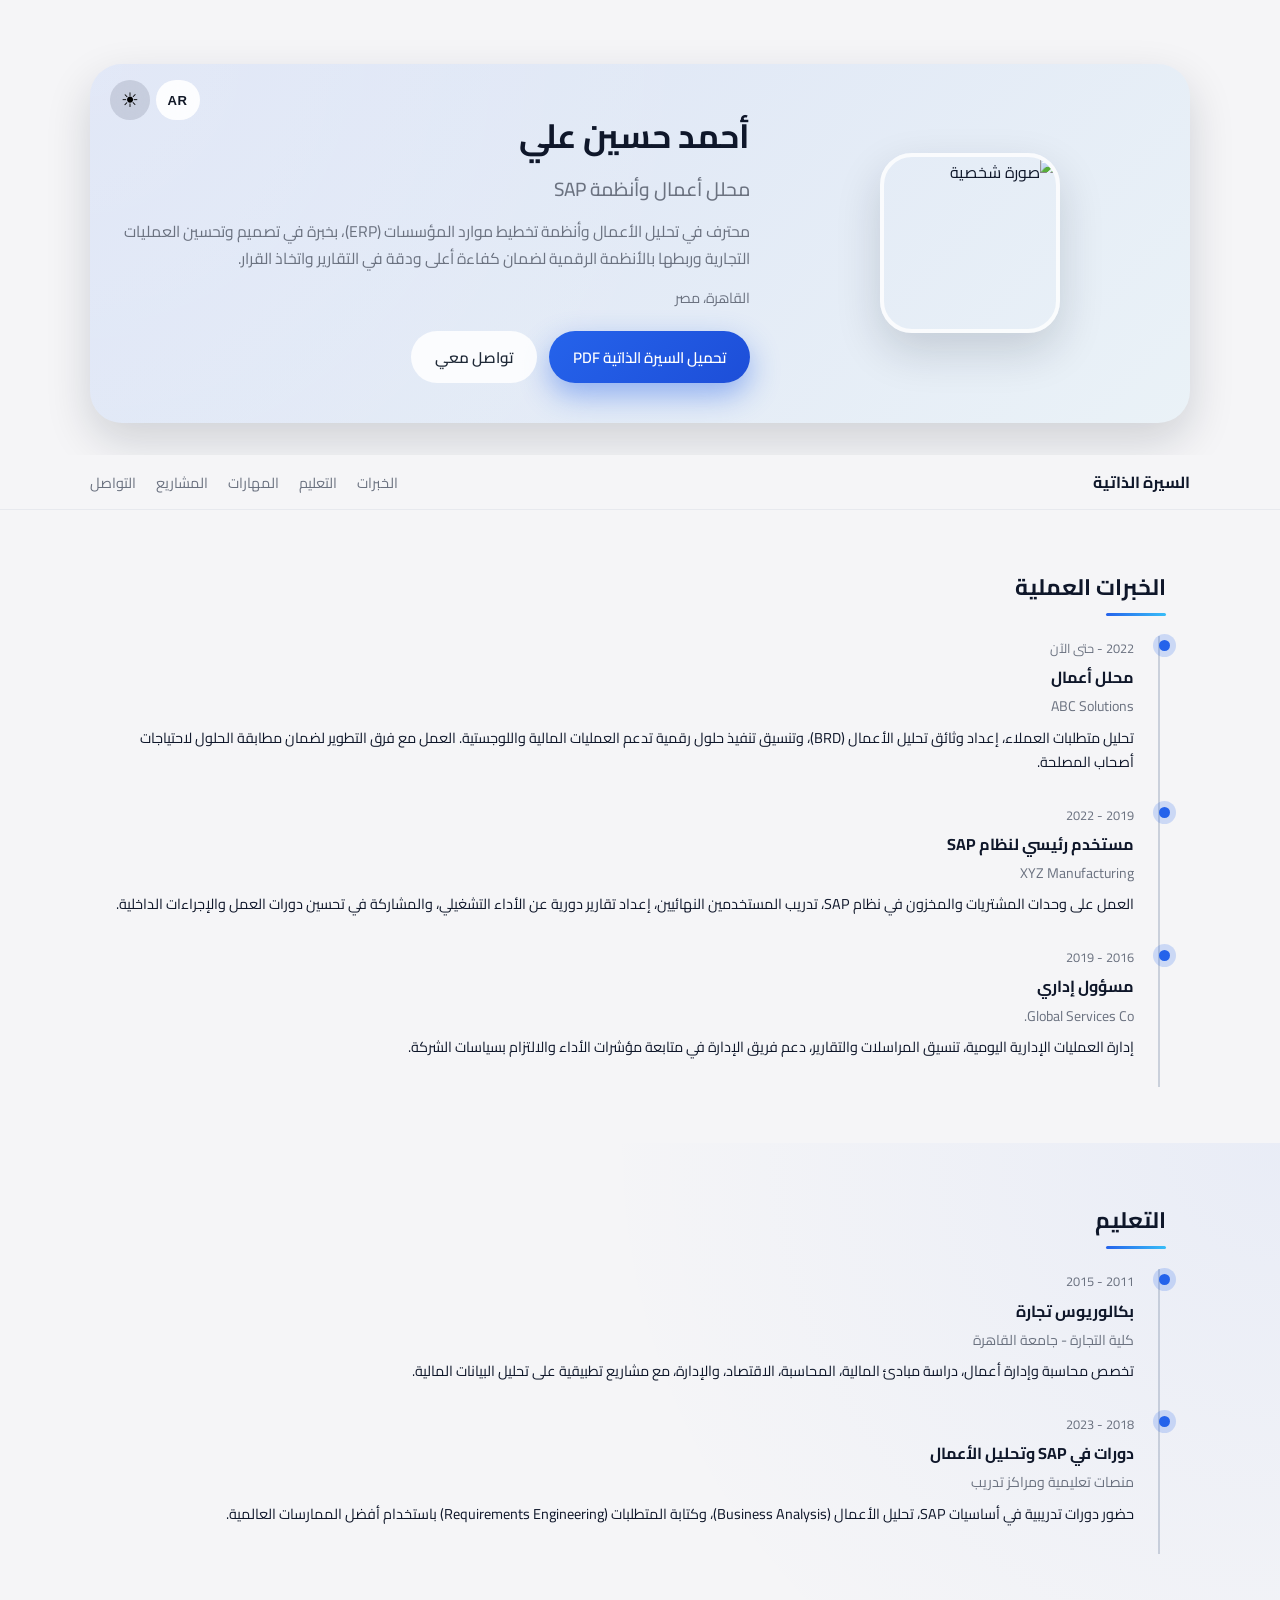
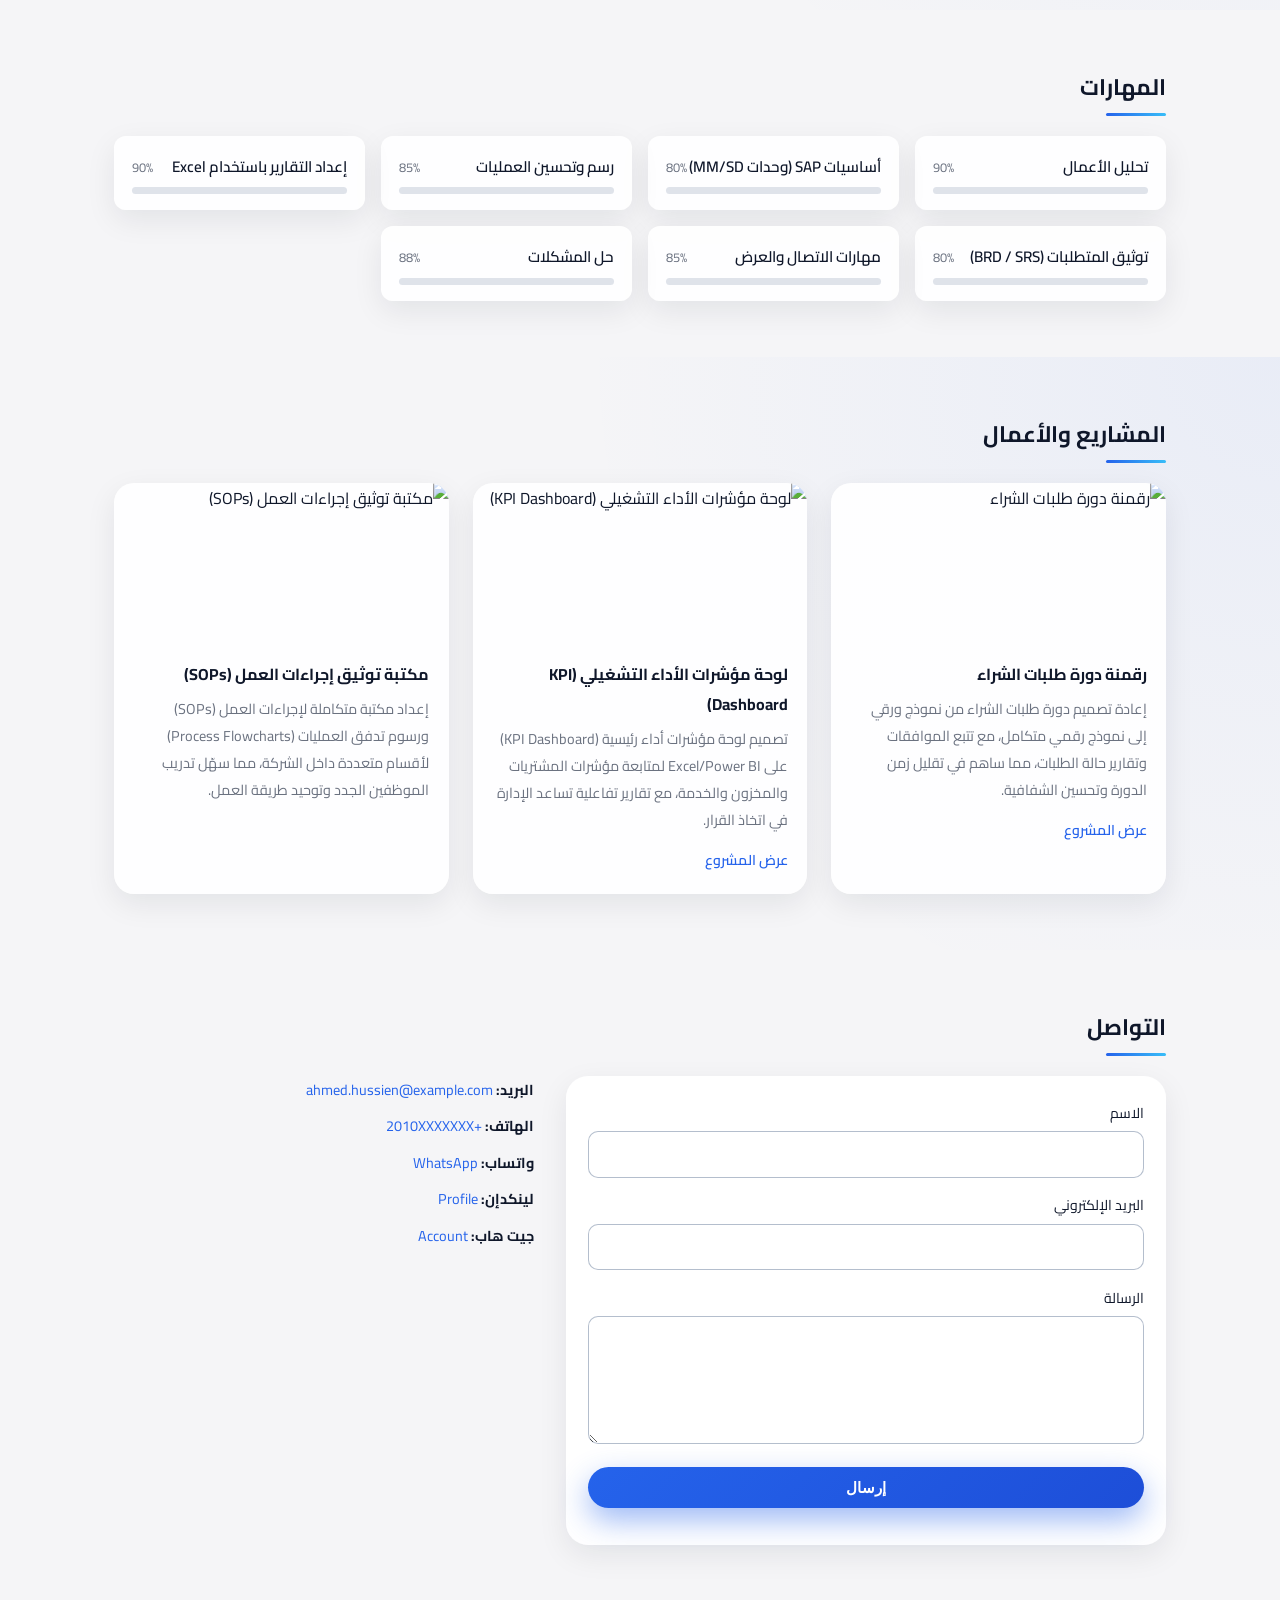
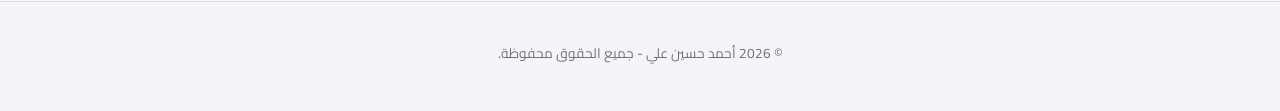
==== index.html @ bc101e46 "CV 1" ====
<!DOCTYPE html>
<html lang="ar" dir="rtl">
<head>
    <meta charset="UTF-8" />
    <meta name="viewport" content="width=device-width, initial-scale=1.0" />
    <title>السيرة الذاتية - Ahmed Hussien Ali</title>
    <link rel="stylesheet" href="assets/css/style.css" />
    <link rel="preconnect" href="https://fonts.googleapis.com">
    <link rel="preconnect" href="https://fonts.gstatic.com" crossorigin>
    <link href="https://fonts.googleapis.com/css2?family=Cairo:wght@300;400;600;700&display=swap" rel="stylesheet">
</head>
<body>
    <div id="app" class="theme-light">
        <header class="hero" id="top">
            <div class="container hero-content fade-in" id="heroBlock">
                <div class="hero-image">
                    <img id="profileImage" src="assets/images/profile.jpg" alt="صورة شخصية" />
                </div>
                <div class="hero-text">
                    <h1 id="profileName">Ahmed Hussien Ali</h1>
                    <h2 id="profileTitle">Job Title</h2>
                    <p class="summary" id="profileSummary">نبذة مختصرة عنك ستظهر هنا.</p>
                    <p class="location" id="profileLocation">City, Country</p>
                    <div class="hero-actions">
                        <a href="CV%20Ahmed%20Hussien%20Ali.pdf" class="btn primary" id="btnDownloadCv" download>تحميل السيرة الذاتية PDF</a>
                        <a href="#contact" class="btn outline" id="btnHeroContact">تواصل معي</a>
                    </div>
                </div>
                <button id="themeToggle" class="theme-toggle" aria-label="تبديل وضع الألوان">
                    <span class="theme-icon theme-icon-sun">☀</span>
                    <span class="theme-icon theme-icon-moon">🌙</span>
                </button>
                <button id="langToggle" class="lang-toggle" type="button" aria-label="تبديل اللغة">
                    AR
                </button>
            </div>
        </header>

        <nav class="main-nav">
            <div class="container nav-inner">
                <a href="#top" class="logo" id="navLogo">السيرة الذاتية</a>
                <ul class="nav-links">
                    <li><a href="#experience" id="navExperience">الخبرات</a></li>
                    <li><a href="#education" id="navEducation">التعليم</a></li>
                    <li><a href="#skills" id="navSkills">المهارات</a></li>
                    <li><a href="#projects" id="navProjects">المشاريع</a></li>
                    <li><a href="#contact" id="navContact">التواصل</a></li>
                </ul>
            </div>
        </nav>

        <main>
            <section id="experience" class="section">
                <div class="container fade-in">
                    <h3 class="section-title" id="titleExperience">الخبرات العملية</h3>
                    <div id="experienceContainer"></div>
                </div>
            </section>

            <section id="education" class="section alt">
                <div class="container fade-in">
                    <h3 class="section-title" id="titleEducation">التعليم</h3>
                    <div id="educationContainer"></div>
                </div>
            </section>

            <section id="skills" class="section">
                <div class="container fade-in">
                    <h3 class="section-title" id="titleSkills">المهارات</h3>
                    <div id="skillsContainer" class="skills-grid"></div>
                </div>
            </section>

            <section id="projects" class="section alt">
                <div class="container fade-in">
                    <h3 class="section-title" id="titleProjects">المشاريع والأعمال</h3>
                    <div id="projectsContainer" class="projects-grid"></div>
                </div>
            </section>

            <section id="contact" class="section">
                <div class="container fade-in">
                    <h3 class="section-title" id="titleContact">التواصل</h3>
                    <div class="contact-layout">
                        <form class="contact-form" onsubmit="return handleContactSubmit(event)">
                            <div class="form-group">
                                <label for="name" id="labelName">الاسم</label>
                                <input type="text" id="name" required />
                            </div>
                            <div class="form-group">
                                <label for="email" id="labelEmail">البريد الإلكتروني</label>
                                <input type="email" id="email" required />
                            </div>
                            <div class="form-group">
                                <label for="message" id="labelMessage">الرسالة</label>
                                <textarea id="message" rows="4" required></textarea>
                            </div>
                            <button type="submit" class="btn primary full" id="btnSend">إرسال</button>
                            <p id="contactStatus" class="status"></p>
                        </form>

                        <div class="contact-info">
                            <ul id="contactsList"></ul>
                        </div>
                    </div>
                </div>
            </section>
        </main>

        <footer class="footer">
            <div class="container">
                <p id="footerText">© <span id="footerYear"></span> Ahmed Hussien Ali - جميع الحقوق محفوظة.</p>
            </div>
        </footer>
    </div>

    <script src="assets/js/static-data.js"></script>
    <script src="assets/js/main.js"></script>
</body>
</html>
---- assets/css/style.css ----
:root {
  --color-bg-light: #f5f5f7;
  --color-bg-dark: #0f172a;
  --color-surface-light: #ffffff;
  --color-surface-dark: #111827;
  --color-primary: #2563eb;
  --color-primary-soft: rgba(37, 99, 235, 0.15);
  --color-text-light: #0f172a;
  --color-text-muted-light: #6b7280;
  --color-text-dark: #e5e7eb;
  --color-text-muted-dark: #9ca3af;
  --radius-lg: 18px;
  --radius-md: 12px;
  --radius-pill: 999px;
  --shadow-soft: 0 18px 45px rgba(15, 23, 42, 0.16);
  --shadow-subtle: 0 10px 30px rgba(15, 23, 42, 0.08);
  --transition-fast: 0.2s ease;
  --transition-med: 0.35s ease;
}

* {
  box-sizing: border-box;
}

html {
  scroll-behavior: smooth;
}

body {
  margin: 0;
  font-family: "Cairo", system-ui, -apple-system, BlinkMacSystemFont, "Segoe UI", sans-serif;
  background-color: var(--color-bg-light);
  color: var(--color-text-light);
}

body.dark-theme {
  background-color: var(--color-bg-dark);
  color: var(--color-text-dark);
}

#app {
  min-height: 100vh;
}

.container {
  width: 100%;
  max-width: 1100px;
  margin: 0 auto;
  padding: 0 1.5rem;
}

.hero {
  padding: 4rem 0 2rem;
}

.hero-content {
  display: grid;
  grid-template-columns: minmax(0, 1.2fr) minmax(0, 2fr);
  gap: 2rem;
  align-items: center;
  background: linear-gradient(135deg, rgba(37, 99, 235, 0.12), rgba(56, 189, 248, 0.06));
  border-radius: 32px;
  padding: 2.5rem 2rem;
  box-shadow: var(--shadow-soft);
  position: relative;
  overflow: hidden;
}

.hero-content::before {
  content: "";
  position: absolute;
  inset: 0;
  background: radial-gradient(circle at top left, rgba(255, 255, 255, 0.25), transparent 55%);
  opacity: 0.7;
  pointer-events: none;
}

.hero-image {
  position: relative;
  z-index: 1;
  display: flex;
  justify-content: center;
}

.hero-image img {
  width: 180px;
  height: 180px;
  border-radius: 32px;
  object-fit: cover;
  box-shadow: var(--shadow-soft);
  border: 4px solid rgba(255, 255, 255, 0.8);
}

.hero-text {
  position: relative;
  z-index: 1;
}

.hero-text h1 {
  margin: 0 0 0.25rem;
  font-size: 2.1rem;
  font-weight: 700;
}

.hero-text h2 {
  margin: 0 0 0.75rem;
  font-size: 1.2rem;
  font-weight: 500;
  color: var(--color-text-muted-light);
}

body.dark-theme .hero-text h2 {
  color: var(--color-text-muted-dark);
}

.hero-text .summary {
  margin: 0 0 0.75rem;
  font-size: 0.98rem;
  line-height: 1.7;
  color: var(--color-text-muted-light);
}

body.dark-theme .hero-text .summary {
  color: var(--color-text-muted-dark);
}

.hero-text .location {
  margin: 0 0 1.25rem;
  font-size: 0.9rem;
  color: var(--color-text-muted-light);
}

body.dark-theme .hero-text .location {
  color: var(--color-text-muted-dark);
}

.hero-actions {
  display: flex;
  flex-wrap: wrap;
  gap: 0.75rem;
}

.btn {
  position: relative;
  display: inline-flex;
  align-items: center;
  justify-content: center;
  padding: 0.7rem 1.5rem;
  border-radius: var(--radius-pill);
  border: none;
  font-size: 0.95rem;
  font-weight: 600;
  cursor: pointer;
  transition: transform var(--transition-fast), box-shadow var(--transition-fast), background-color var(--transition-fast), color var(--transition-fast);
  text-decoration: none;
}

.btn.primary {
  background: linear-gradient(135deg, #2563eb, #1d4ed8);
  color: #ffffff;
  box-shadow: 0 12px 30px rgba(37, 99, 235, 0.45);
}

.btn.primary:hover {
  transform: translateY(-2px);
  box-shadow: 0 18px 40px rgba(37, 99, 235, 0.55);
}

.btn.outline {
  background: rgba(255, 255, 255, 0.85);
  color: #1f2937;
}

body.dark-theme .btn.outline {
  background: rgba(15, 23, 42, 0.75);
  color: var(--color-text-dark);
}

.btn.outline:hover {
  background: #ffffff;
}

.btn.full {
  width: 100%;
}

.theme-toggle {
  position: absolute;
  top: 1rem;
  left: 1.25rem;
  width: 40px;
  height: 40px;
  border-radius: 999px;
  border: none;
  background: rgba(15, 23, 42, 0.12);
  backdrop-filter: blur(12px);
  display: flex;
  align-items: center;
  justify-content: center;
  cursor: pointer;
  font-size: 1.2rem;
  transition: background-color var(--transition-fast), transform var(--transition-fast);
  z-index: 2;
}

.theme-toggle:hover {
  background: rgba(15, 23, 42, 0.18);
  transform: translateY(-1px);
}

.theme-icon {
  position: absolute;
  font-size: 1.25rem;
  line-height: 1;
  transition: opacity 0.2s ease, transform 0.2s ease;
}

.theme-icon-sun {
  opacity: 1;
  transform: scale(1);
}

.theme-icon-moon {
  opacity: 0;
  transform: scale(0.7) translateY(3px);
}

body.dark-theme .theme-icon-sun {
  opacity: 0;
  transform: scale(0.7) translateY(-3px);
}

body.dark-theme .theme-icon-moon {
  opacity: 1;
  transform: scale(1);
}

.lang-toggle {
  position: absolute;
  top: 1rem;
  left: 4.1rem;
  min-width: 44px;
  height: 40px;
  border-radius: 999px;
  border: none;
  background: rgba(255, 255, 255, 0.9);
  backdrop-filter: blur(12px);
  display: flex;
  align-items: center;
  justify-content: center;
  cursor: pointer;
  font-size: 0.82rem;
  font-weight: 700;
  letter-spacing: 0.05em;
  color: #111827;
  transition: background-color var(--transition-fast), transform var(--transition-fast), box-shadow var(--transition-fast);
  z-index: 2;
}

body.dark-theme .lang-toggle {
  background: rgba(15, 23, 42, 0.9);
  color: #e5e7eb;
}

.lang-toggle:hover {
  transform: translateY(-1px);
  box-shadow: 0 12px 26px rgba(15, 23, 42, 0.35);
}

.main-nav {
  position: sticky;
  top: 0;
  z-index: 5;
  background: rgba(245, 245, 247, 0.95);
  backdrop-filter: blur(18px);
  border-bottom: 1px solid rgba(148, 163, 184, 0.15);
}

body.dark-theme .main-nav {
  background: rgba(15, 23, 42, 0.88);
  border-bottom-color: rgba(30, 64, 175, 0.45);
}

.nav-inner {
  display: flex;
  align-items: center;
  justify-content: space-between;
  padding: 0.75rem 0;
}

.logo {
  font-weight: 700;
  color: var(--color-text-light);
  text-decoration: none;
}

body.dark-theme .logo {
  color: var(--color-text-dark);
}

.nav-links {
  list-style: none;
  display: flex;
  gap: 1.25rem;
  padding: 0;
  margin: 0;
}

.lang-switch {
  display: flex;
  align-items: center;
  gap: 0.35rem;
  margin-inline-start: 1rem;
}

.lang-btn {
  min-width: 44px;
  padding: 0.2rem 0.9rem;
  border-radius: 999px;
  border: 1px solid rgba(148, 163, 184, 0.7);
  background: rgba(255, 255, 255, 0.8);
  color: #111827;
  font-size: 0.8rem;
  font-weight: 600;
  cursor: pointer;
  transition: background-color var(--transition-fast), color var(--transition-fast), border-color var(--transition-fast), transform var(--transition-fast);
}

body.dark-theme .lang-btn {
  background: rgba(15, 23, 42, 0.9);
  color: #e5e7eb;
  border-color: rgba(55, 65, 81, 0.9);
}

.lang-btn.active {
  background: linear-gradient(135deg, #2563eb, #1d4ed8);
  color: #ffffff;
  border-color: transparent;
  box-shadow: 0 10px 20px rgba(37, 99, 235, 0.4);
}

.lang-btn:hover {
  transform: translateY(-1px);
}

.nav-links a {
  text-decoration: none;
  font-size: 0.9rem;
  color: var(--color-text-muted-light);
  position: relative;
  padding-bottom: 0.15rem;
}

body.dark-theme .nav-links a {
  color: var(--color-text-muted-dark);
}

.nav-links a::after {
  content: "";
  position: absolute;
  right: 0;
  bottom: 0;
  width: 0;
  height: 2px;
  background: var(--color-primary);
  transition: width var(--transition-fast);
}

.nav-links a:hover::after {
  width: 100%;
}

.section {
  padding: 3.5rem 0;
}

.section.alt {
  background: radial-gradient(circle at top right, rgba(37, 99, 235, 0.06), transparent 50%);
}

.section-title {
  margin: 0 0 1.75rem;
  font-size: 1.4rem;
  position: relative;
}

.section-title::after {
  content: "";
  position: absolute;
  bottom: -0.5rem;
  right: 0;
  width: 60px;
  height: 3px;
  border-radius: 999px;
  background: linear-gradient(90deg, #2563eb, #38bdf8);
}

.timeline {
  border-right: 2px solid rgba(148, 163, 184, 0.45);
  margin-right: 0.35rem;
}

.timeline-item {
  position: relative;
  padding-right: 1.5rem;
  padding-bottom: 1.75rem;
}

.timeline-item::before {
  content: "";
  position: absolute;
  right: -0.7rem;
  top: 0.3rem;
  width: 11px;
  height: 11px;
  border-radius: 999px;
  background: #2563eb;
  box-shadow: 0 0 0 6px rgba(37, 99, 235, 0.2);
}

body.lang-en .timeline {
  border-right: none;
  border-left: 2px solid rgba(148, 163, 184, 0.45);
  margin-right: 0;
  margin-left: 0.35rem;
}

body.lang-en .timeline-item {
  padding-right: 0;
  padding-left: 1.5rem;
}

body.lang-en .timeline-item::before {
  right: auto;
  left: -0.7rem;
}

.timeline-date {
  font-size: 0.8rem;
  color: var(--color-text-muted-light);
  margin-bottom: 0.15rem;
}

body.dark-theme .timeline-date {
  color: var(--color-text-muted-dark);
}

.timeline-content h4 {
  margin: 0 0 0.2rem;
  font-size: 1rem;
}

.timeline-content .company {
  margin: 0 0 0.4rem;
  font-size: 0.88rem;
  color: var(--color-text-muted-light);
}

body.dark-theme .timeline-content .company {
  color: var(--color-text-muted-dark);
}

.timeline-content p {
  margin: 0;
  font-size: 0.9rem;
  line-height: 1.7;
}

.skills-grid {
  display: grid;
  grid-template-columns: repeat(auto-fit, minmax(220px, 1fr));
  gap: 1rem;
}

.skill {
  background: rgba(255, 255, 255, 0.95);
  border-radius: var(--radius-md);
  padding: 1rem 1.1rem;
  box-shadow: var(--shadow-subtle);
}

body.dark-theme .skill {
  background: rgba(15, 23, 42, 0.92);
}

.skill-header {
  display: flex;
  align-items: center;
  justify-content: space-between;
  margin-bottom: 0.4rem;
}

.skill-name {
  font-weight: 600;
  font-size: 0.95rem;
}

.skill-level {
  font-size: 0.8rem;
  color: var(--color-text-muted-light);
}

body.dark-theme .skill-level {
  color: var(--color-text-muted-dark);
}

.skill-bar {
  width: 100%;
  height: 7px;
  border-radius: 999px;
  background: rgba(148, 163, 184, 0.3);
  overflow: hidden;
}

.skill-bar-fill {
  height: 100%;
  background: linear-gradient(90deg, #2563eb, #22c55e);
  border-radius: 999px;
  transform-origin: right;
  transform: scaleX(0);
  transition: transform 0.6s ease-out;
}

body.skills-visible .skill-bar-fill {
  transform: scaleX(1);
}

.projects-grid {
  display: grid;
  grid-template-columns: repeat(auto-fit, minmax(260px, 1fr));
  gap: 1.5rem;
}

.project-card {
  background: rgba(255, 255, 255, 0.95);
  border-radius: 20px;
  box-shadow: var(--shadow-subtle);
  overflow: hidden;
  display: flex;
  flex-direction: column;
}

body.dark-theme .project-card {
  background: rgba(15, 23, 42, 0.92);
}

.project-card img {
  width: 100%;
  height: 160px;
  object-fit: cover;
}

.project-content {
  padding: 1rem 1.2rem 1.2rem;
}

.project-content h4 {
  margin: 0 0 0.4rem;
}

.project-content p {
  margin: 0 0 0.7rem;
  font-size: 0.9rem;
  color: var(--color-text-muted-light);
}

body.dark-theme .project-content p {
  color: var(--color-text-muted-dark);
}

.project-link {
  font-size: 0.88rem;
  font-weight: 600;
  color: #2563eb;
  text-decoration: none;
}

.project-link:hover {
  text-decoration: underline;
}

.contact-layout {
  display: grid;
  grid-template-columns: minmax(0, 2fr) minmax(0, 1.4fr);
  gap: 2rem;
}

.contact-form {
  background: rgba(255, 255, 255, 0.96);
  border-radius: 22px;
  padding: 1.5rem 1.4rem;
  box-shadow: var(--shadow-subtle);
}

body.dark-theme .contact-form {
  background: rgba(15, 23, 42, 0.96);
}

.form-group {
  margin-bottom: 0.9rem;
}

.form-group label {
  display: block;
  margin-bottom: 0.35rem;
  font-size: 0.88rem;
}

.form-group input,
.form-group textarea,
.form-group select {
  width: 100%;
  padding: 0.55rem 0.7rem;
  border-radius: 10px;
  border: 1px solid rgba(148, 163, 184, 0.7);
  font-family: inherit;
  font-size: 0.9rem;
  outline: none;
  transition: border-color var(--transition-fast), box-shadow var(--transition-fast), background-color var(--transition-fast), color var(--transition-fast);
}

body.dark-theme .form-group input,
body.dark-theme .form-group textarea,
body.dark-theme .form-group select {
  background-color: rgba(15, 23, 42, 0.96);
  color: var(--color-text-dark);
  border-color: rgba(55, 65, 81, 0.9);
}

.form-group input:focus,
.form-group textarea:focus,
.form-group select:focus {
  border-color: #2563eb;
  box-shadow: 0 0 0 1px rgba(37, 99, 235, 0.4);
}

.contact-info ul {
  list-style: none;
  padding: 0;
  margin: 0;
}

.contact-info li {
  margin-bottom: 0.6rem;
  font-size: 0.9rem;
}

.contact-info a {
  color: #2563eb;
  text-decoration: none;
}

.contact-info a:hover {
  text-decoration: underline;
}

.status {
  margin-top: 0.5rem;
  font-size: 0.85rem;
}

.footer {
  border-top: 1px solid rgba(148, 163, 184, 0.3);
  padding: 1.5rem 0 2rem;
  font-size: 0.85rem;
  text-align: center;
  color: var(--color-text-muted-light);
}

body.dark-theme .footer {
  color: var(--color-text-muted-dark);
}

.placeholder {
  font-size: 0.9rem;
  color: var(--color-text-muted-light);
}

body.dark-theme .placeholder {
  color: var(--color-text-muted-dark);
}

.fade-in {
  opacity: 0;
  transform: translateY(12px);
  transition: opacity var(--transition-med), transform var(--transition-med);
}

.fade-in.visible {
  opacity: 1;
  transform: translateY(0);
}

@media (max-width: 768px) {
  .hero {
    padding-top: 2.8rem;
  }

  .hero-content {
    grid-template-columns: 1fr;
    text-align: center;
    padding: 2rem 1.5rem 1.8rem;
  }

  .hero-image {
    order: -1;
  }

  .hero-text h1 {
    font-size: 1.7rem;
  }

  .hero-text h2 {
    font-size: 1.02rem;
  }

  .hero-actions {
    justify-content: center;
  }

  .nav-inner {
    flex-direction: column;
    gap: 0.35rem;
  }

  .contact-layout {
    grid-template-columns: 1fr;
  }

  .timeline {
    margin-right: 0.1rem;
  }
}
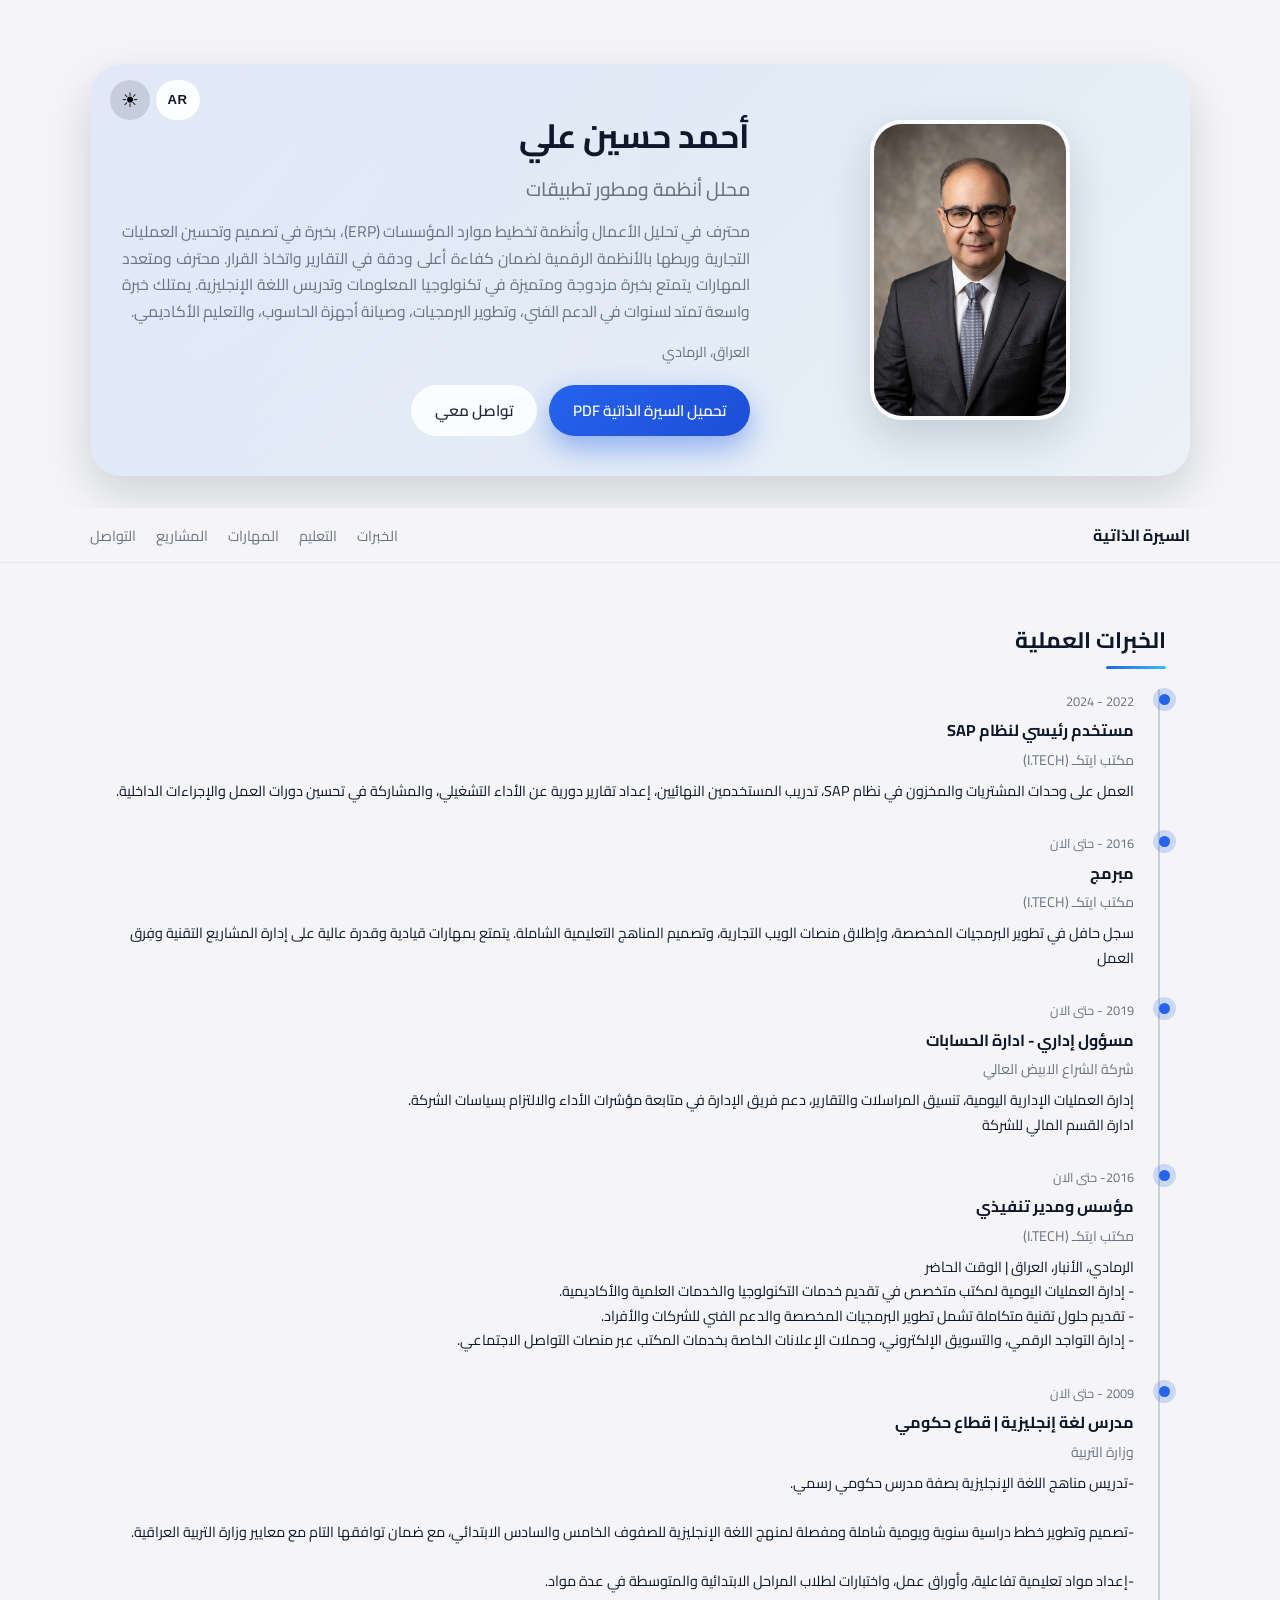
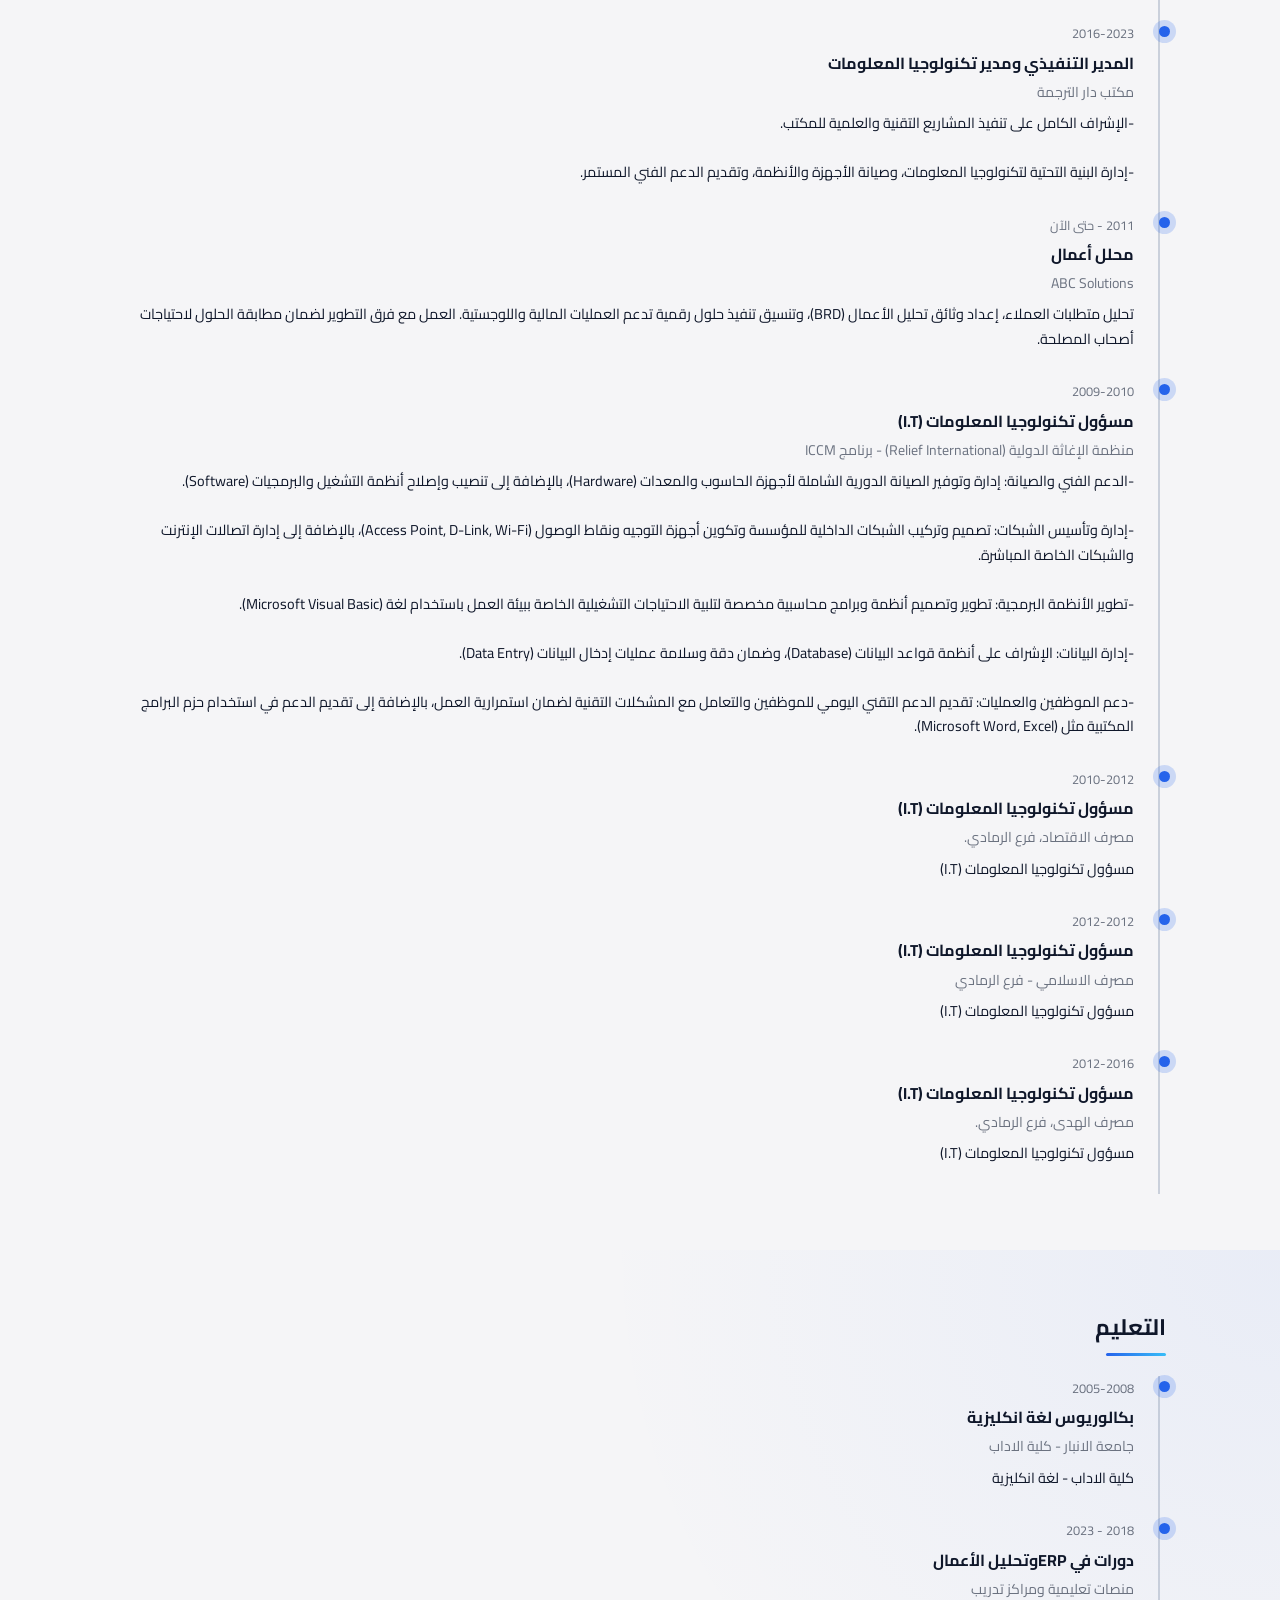
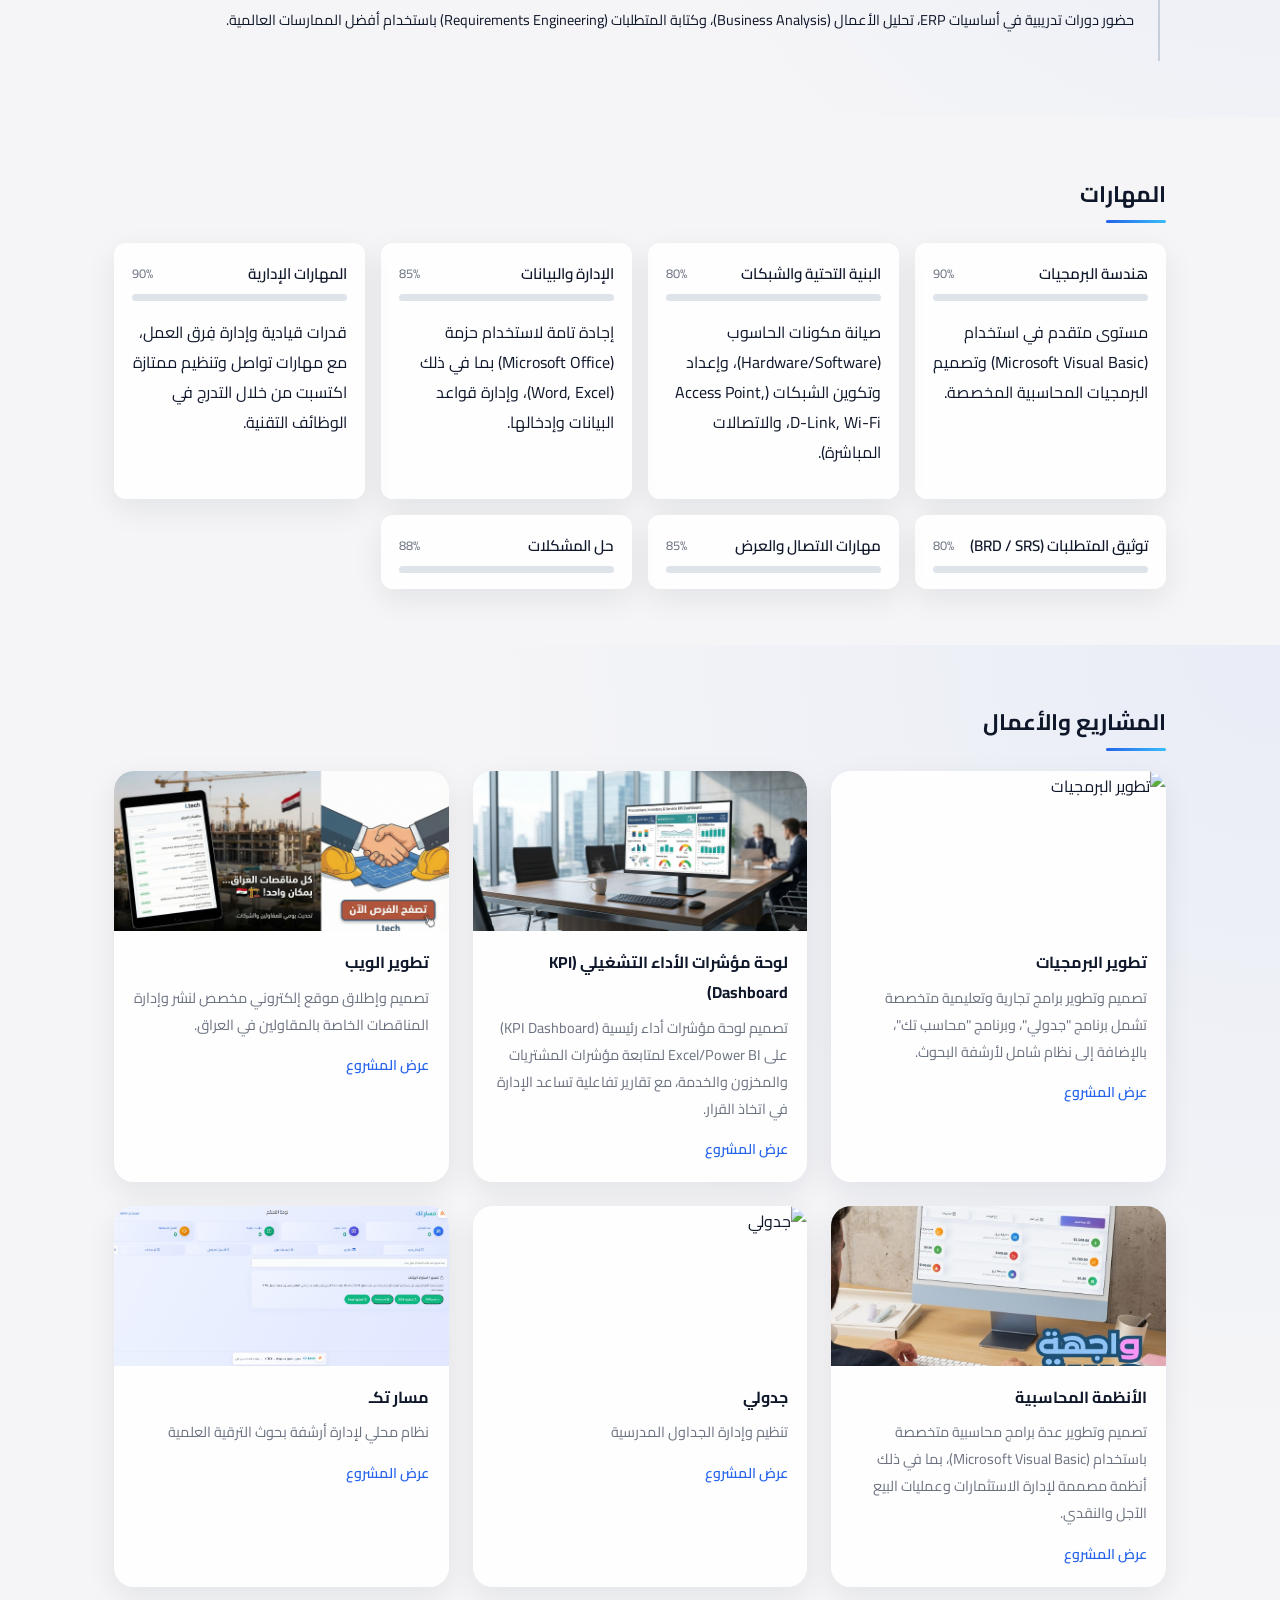
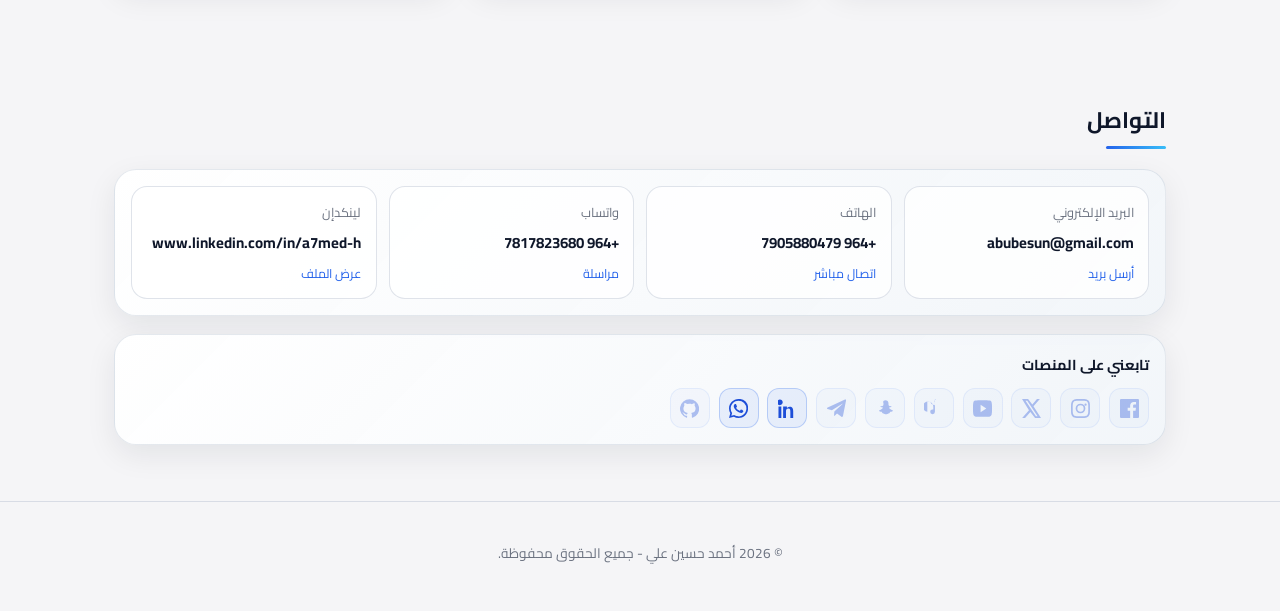
==== commit b5815827: "15" ====
--- a/index.html
+++ b/index.html
@@ -81,26 +81,13 @@
             <section id="contact" class="section">
                 <div class="container fade-in">
                     <h3 class="section-title" id="titleContact">التواصل</h3>
-                    <div class="contact-layout">
-                        <form class="contact-form" onsubmit="return handleContactSubmit(event)">
-                            <div class="form-group">
-                                <label for="name" id="labelName">الاسم</label>
-                                <input type="text" id="name" required />
-                            </div>
-                            <div class="form-group">
-                                <label for="email" id="labelEmail">البريد الإلكتروني</label>
-                                <input type="email" id="email" required />
-                            </div>
-                            <div class="form-group">
-                                <label for="message" id="labelMessage">الرسالة</label>
-                                <textarea id="message" rows="4" required></textarea>
-                            </div>
-                            <button type="submit" class="btn primary full" id="btnSend">إرسال</button>
-                            <p id="contactStatus" class="status"></p>
-                        </form>
-
-                        <div class="contact-info">
-                            <ul id="contactsList"></ul>
+                    <div class="contact-modern">
+                        <div class="contact-primary-bar">
+                            <ul id="contactsList" class="contact-cards"></ul>
+                        </div>
+                        <div class="contact-social-bar">
+                            <p class="social-title" id="socialBarTitle">تابعني على المنصات</p>
+                            <div id="socialIconsBar" class="social-icons"></div>
                         </div>
                     </div>
                 </div>
--- a/assets/css/style.css
+++ b/assets/css/style.css
@@ -83,8 +83,8 @@
 }
 
 .hero-image img {
-  width: 180px;
-  height: 180px;
+  width: 200px;
+  height: 300px;
   border-radius: 32px;
   object-fit: cover;
   box-shadow: var(--shadow-soft);
@@ -118,6 +118,7 @@
   font-size: 0.98rem;
   line-height: 1.7;
   color: var(--color-text-muted-light);
+  text-align: justify;
 }
 
 body.dark-theme .hero-text .summary {
@@ -580,83 +581,132 @@
 }
 
 .contact-layout {
+  display: block;
+}
+
+.contact-modern {
+  display: flex;
+  flex-direction: column;
+  gap: 1.1rem;
+}
+
+.contact-primary-bar,
+.contact-social-bar {
+  border-radius: 22px;
+  padding: 1rem;
+  background: linear-gradient(135deg, rgba(255, 255, 255, 0.94), rgba(241, 245, 249, 0.92));
+  border: 1px solid rgba(148, 163, 184, 0.24);
+  box-shadow: var(--shadow-subtle);
+}
+
+body.dark-theme .contact-primary-bar,
+body.dark-theme .contact-social-bar {
+  background: linear-gradient(135deg, rgba(15, 23, 42, 0.96), rgba(15, 23, 42, 0.86));
+  border-color: rgba(59, 130, 246, 0.3);
+}
+
+.contact-cards {
+  list-style: none;
+  margin: 0;
+  padding: 0;
   display: grid;
-  grid-template-columns: minmax(0, 2fr) minmax(0, 1.4fr);
-  gap: 2rem;
-}
-
-.contact-form {
-  background: rgba(255, 255, 255, 0.96);
-  border-radius: 22px;
-  padding: 1.5rem 1.4rem;
-  box-shadow: var(--shadow-subtle);
-}
-
-body.dark-theme .contact-form {
-  background: rgba(15, 23, 42, 0.96);
-}
-
-.form-group {
-  margin-bottom: 0.9rem;
-}
-
-.form-group label {
-  display: block;
-  margin-bottom: 0.35rem;
-  font-size: 0.88rem;
-}
-
-.form-group input,
-.form-group textarea,
-.form-group select {
-  width: 100%;
-  padding: 0.55rem 0.7rem;
-  border-radius: 10px;
-  border: 1px solid rgba(148, 163, 184, 0.7);
-  font-family: inherit;
-  font-size: 0.9rem;
-  outline: none;
-  transition: border-color var(--transition-fast), box-shadow var(--transition-fast), background-color var(--transition-fast), color var(--transition-fast);
-}
-
-body.dark-theme .form-group input,
-body.dark-theme .form-group textarea,
-body.dark-theme .form-group select {
-  background-color: rgba(15, 23, 42, 0.96);
+  grid-template-columns: repeat(auto-fit, minmax(220px, 1fr));
+  gap: 0.75rem;
+}
+
+.contact-card {
+  border-radius: 16px;
+  border: 1px solid rgba(148, 163, 184, 0.3);
+  background: rgba(255, 255, 255, 0.8);
+  padding: 0.8rem 0.9rem;
+  display: flex;
+  flex-direction: column;
+  gap: 0.3rem;
+}
+
+body.dark-theme .contact-card {
+  background: rgba(2, 6, 23, 0.42);
+  border-color: rgba(96, 165, 250, 0.24);
+}
+
+.contact-label {
+  font-size: 0.8rem;
+  color: var(--color-text-muted-light);
+}
+
+body.dark-theme .contact-label {
+  color: var(--color-text-muted-dark);
+}
+
+.contact-value {
+  font-size: 0.94rem;
+  font-weight: 700;
+  color: var(--color-text-light);
+  text-decoration: none;
+  word-break: break-all;
+}
+
+body.dark-theme .contact-value {
   color: var(--color-text-dark);
-  border-color: rgba(55, 65, 81, 0.9);
-}
-
-.form-group input:focus,
-.form-group textarea:focus,
-.form-group select:focus {
-  border-color: #2563eb;
-  box-shadow: 0 0 0 1px rgba(37, 99, 235, 0.4);
-}
-
-.contact-info ul {
-  list-style: none;
-  padding: 0;
-  margin: 0;
-}
-
-.contact-info li {
-  margin-bottom: 0.6rem;
-  font-size: 0.9rem;
-}
-
-.contact-info a {
+}
+
+.contact-action {
+  font-size: 0.78rem;
   color: #2563eb;
   text-decoration: none;
-}
-
-.contact-info a:hover {
+  width: fit-content;
+}
+
+.contact-action:hover {
   text-decoration: underline;
 }
 
-.status {
-  margin-top: 0.5rem;
-  font-size: 0.85rem;
+.social-title {
+  margin: 0 0 0.65rem;
+  font-size: 0.9rem;
+  font-weight: 700;
+}
+
+.social-icons {
+  display: flex;
+  flex-wrap: wrap;
+  gap: 0.55rem;
+}
+
+.social-icon {
+  width: 40px;
+  height: 40px;
+  border-radius: 12px;
+  border: 1px solid rgba(37, 99, 235, 0.25);
+  background: rgba(37, 99, 235, 0.08);
+  display: inline-flex;
+  align-items: center;
+  justify-content: center;
+  color: #1d4ed8;
+  transition: transform var(--transition-fast), background-color var(--transition-fast), border-color var(--transition-fast);
+}
+
+body.dark-theme .social-icon {
+  border-color: rgba(59, 130, 246, 0.45);
+  background: rgba(59, 130, 246, 0.14);
+  color: #93c5fd;
+}
+
+.social-icon svg {
+  width: 19px;
+  height: 19px;
+  fill: currentColor;
+}
+
+.social-icon:hover {
+  transform: translateY(-2px);
+  background: rgba(37, 99, 235, 0.16);
+  border-color: rgba(37, 99, 235, 0.55);
+}
+
+.social-icon.disabled {
+  opacity: 0.35;
+  pointer-events: none;
 }
 
 .footer {
@@ -727,6 +777,15 @@
     grid-template-columns: 1fr;
   }
 
+  .contact-primary-bar,
+  .contact-social-bar {
+    padding: 0.9rem 0.85rem;
+  }
+
+  .contact-cards {
+    grid-template-columns: 1fr;
+  }
+
   .timeline {
     margin-right: 0.1rem;
   }
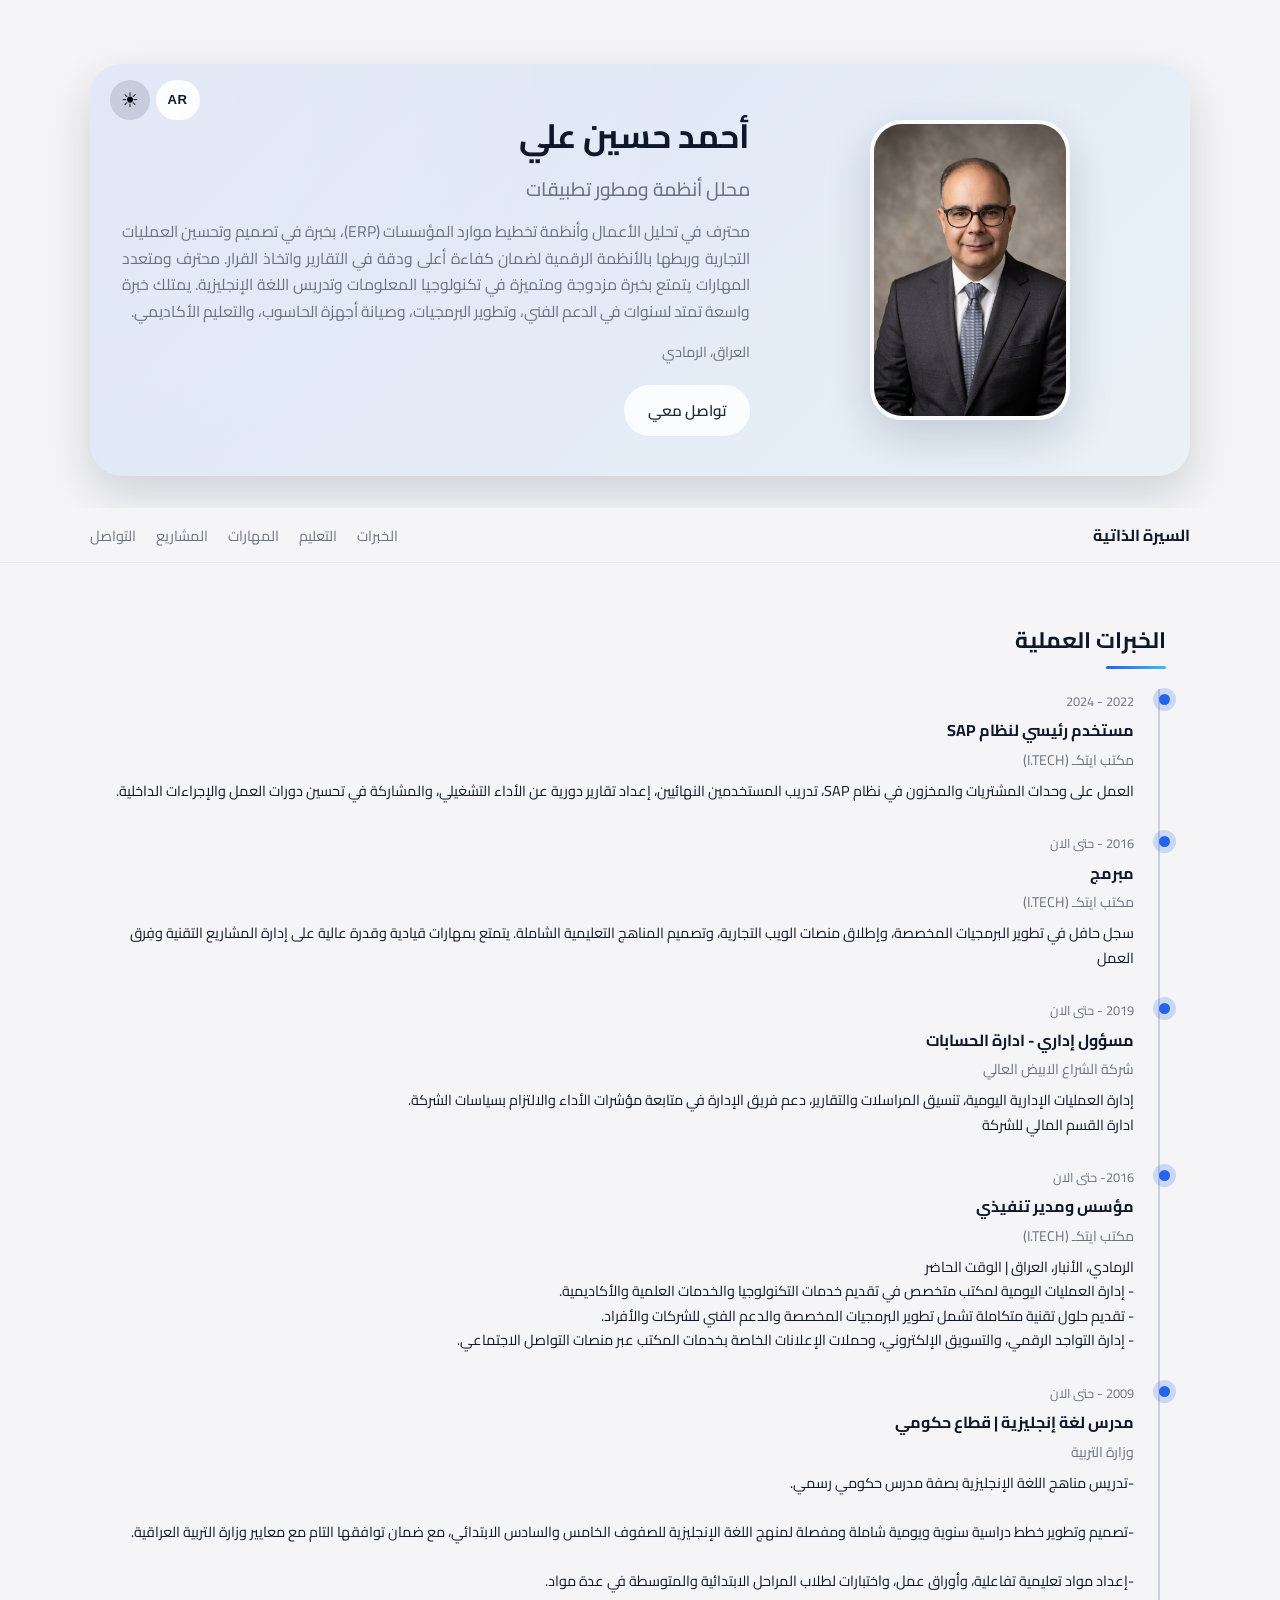
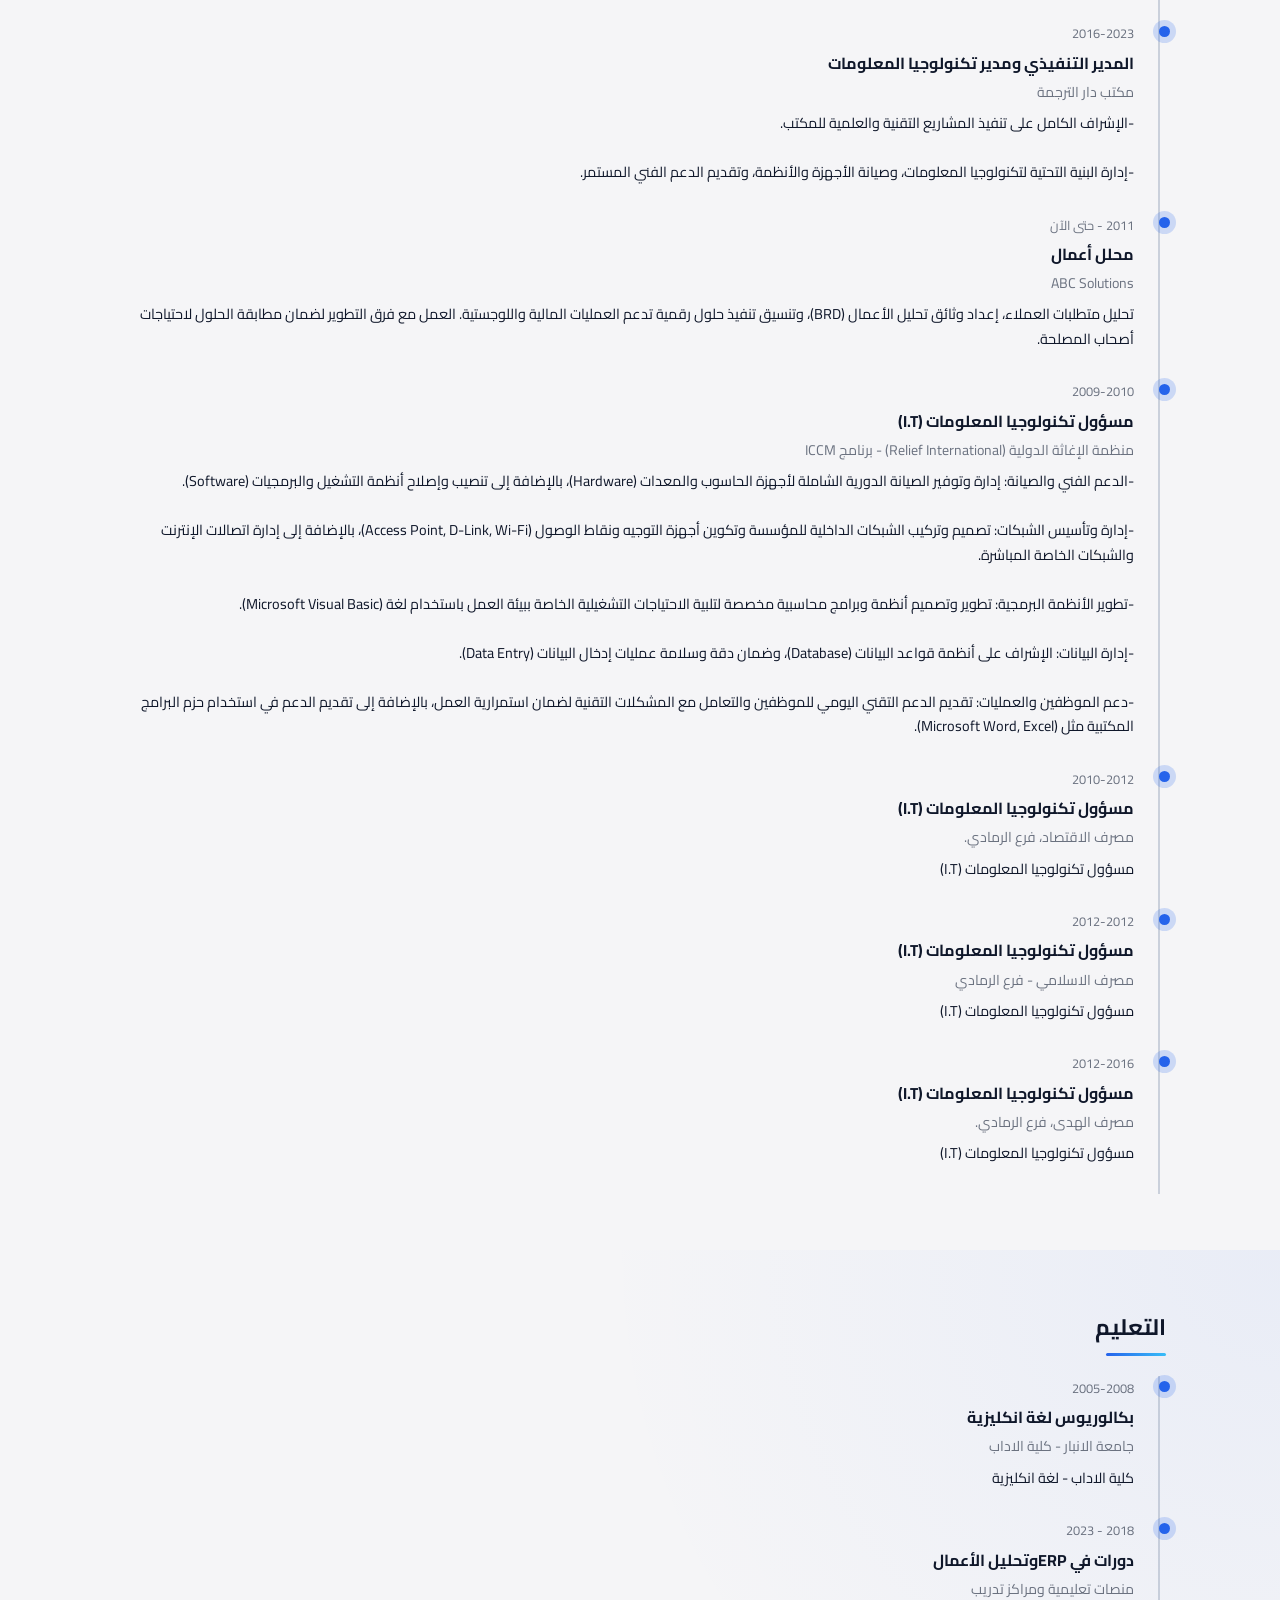
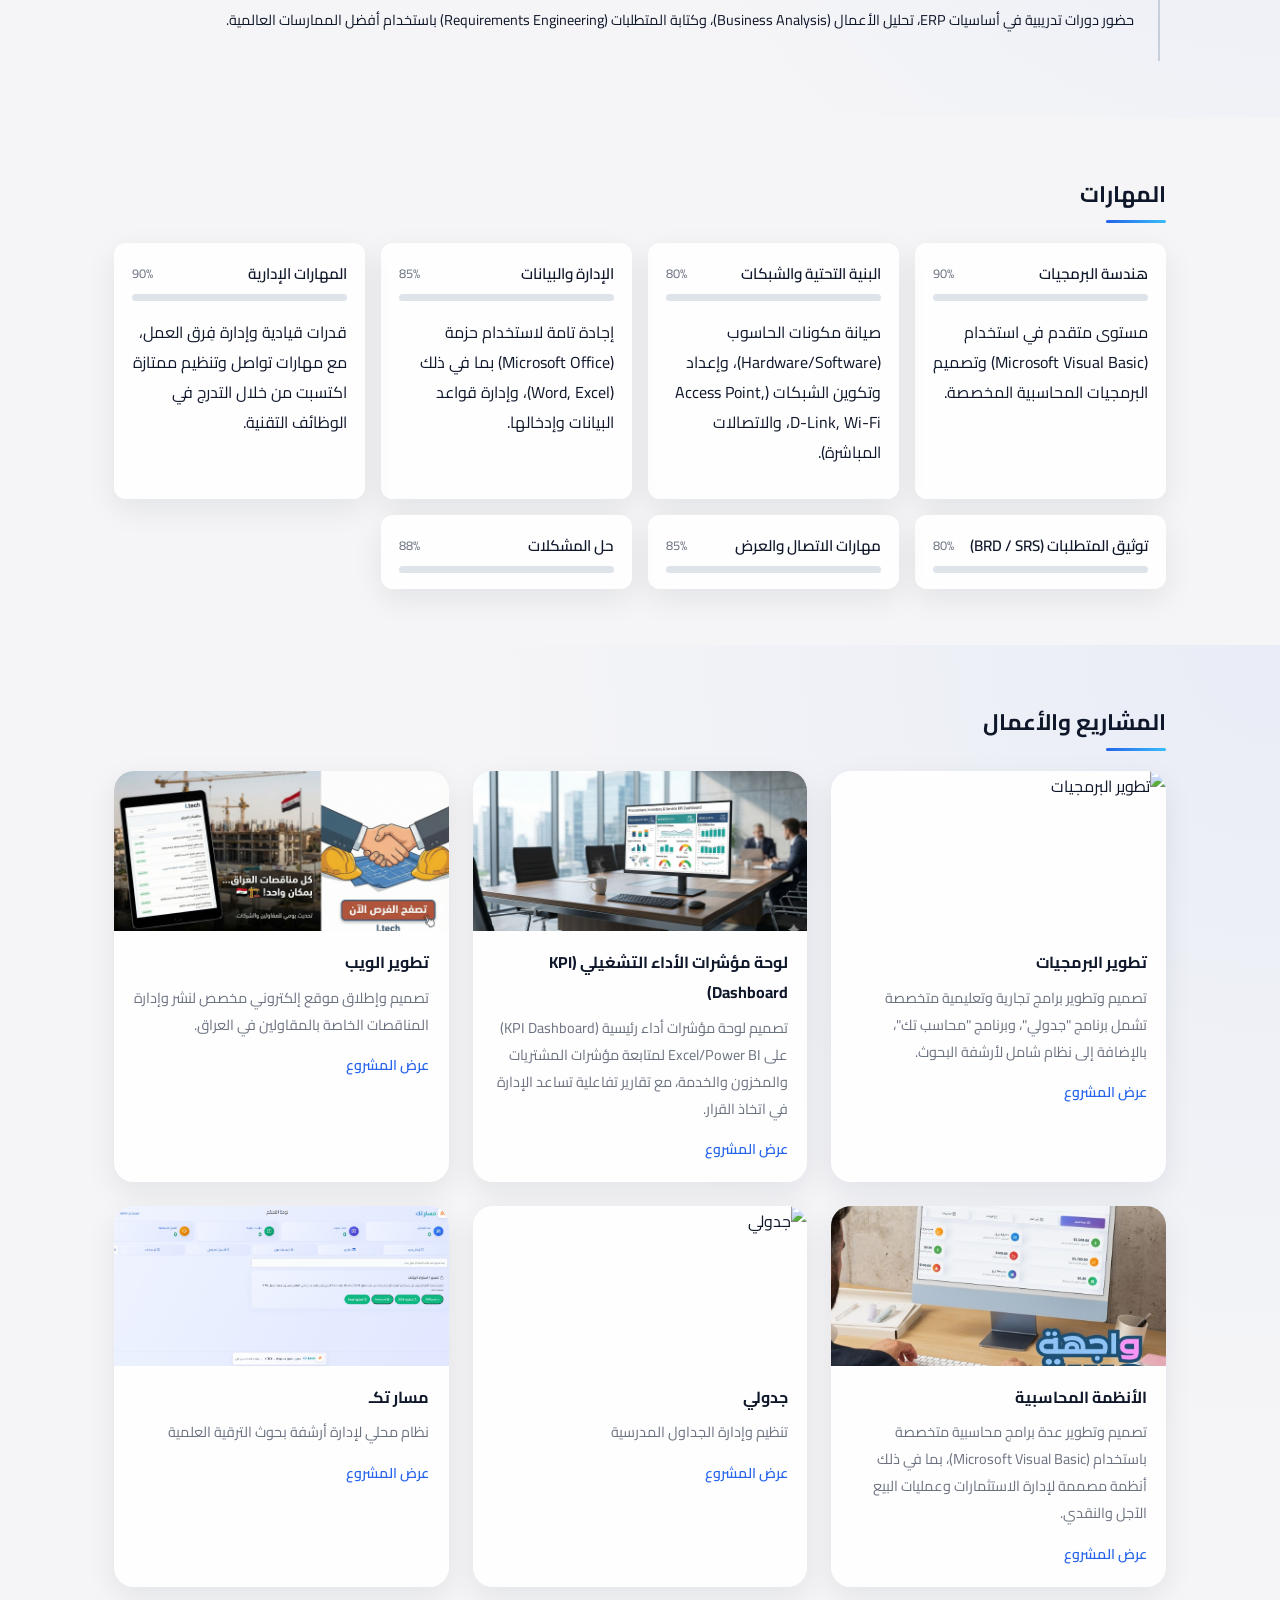
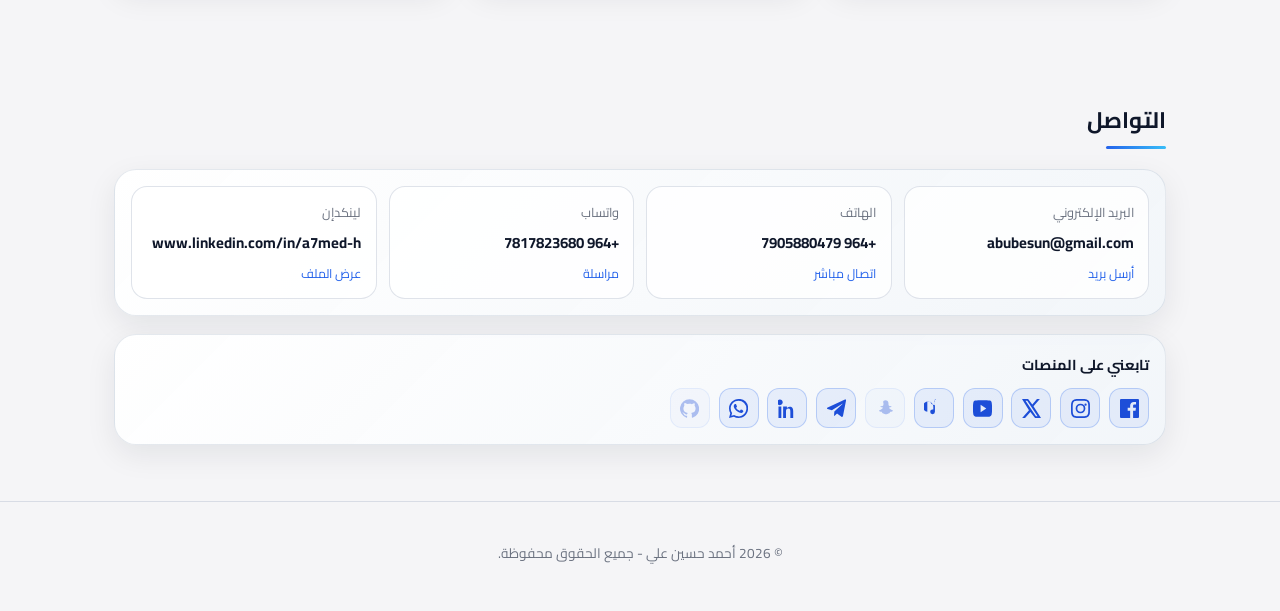
==== commit 8866b899: "17" ====
--- a/index.html
+++ b/index.html
@@ -3,7 +3,7 @@
 <head>
     <meta charset="UTF-8" />
     <meta name="viewport" content="width=device-width, initial-scale=1.0" />
-    <title>السيرة الذاتية - Ahmed Hussien Ali</title>
+    <title>الصفحة التعريفية  لـ(احمد حسين علي)  - Ahmed Hussien Ali</title>
     <link rel="stylesheet" href="assets/css/style.css" />
     <link rel="preconnect" href="https://fonts.googleapis.com">
     <link rel="preconnect" href="https://fonts.gstatic.com" crossorigin>
@@ -22,7 +22,6 @@
                     <p class="summary" id="profileSummary">نبذة مختصرة عنك ستظهر هنا.</p>
                     <p class="location" id="profileLocation">City, Country</p>
                     <div class="hero-actions">
-                        <a href="CV%20Ahmed%20Hussien%20Ali.pdf" class="btn primary" id="btnDownloadCv" download>تحميل السيرة الذاتية PDF</a>
                         <a href="#contact" class="btn outline" id="btnHeroContact">تواصل معي</a>
                     </div>
                 </div>
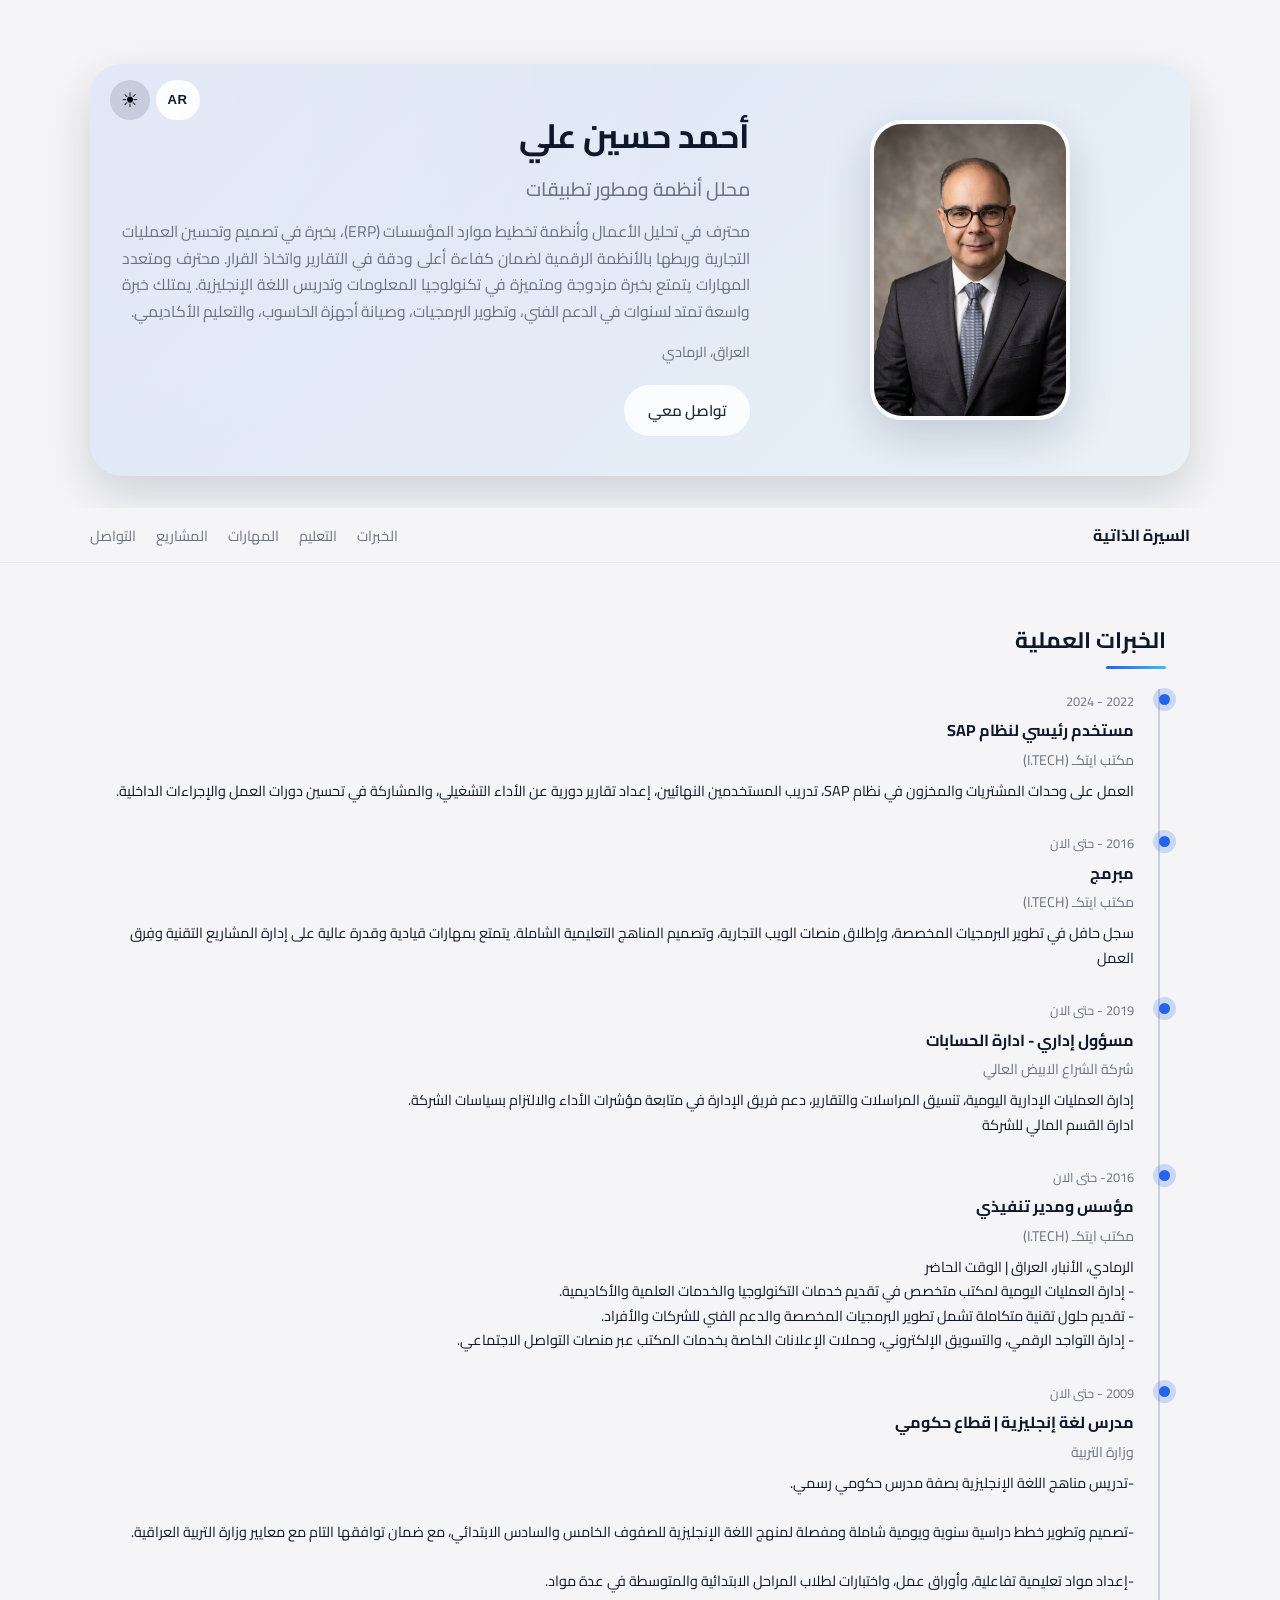
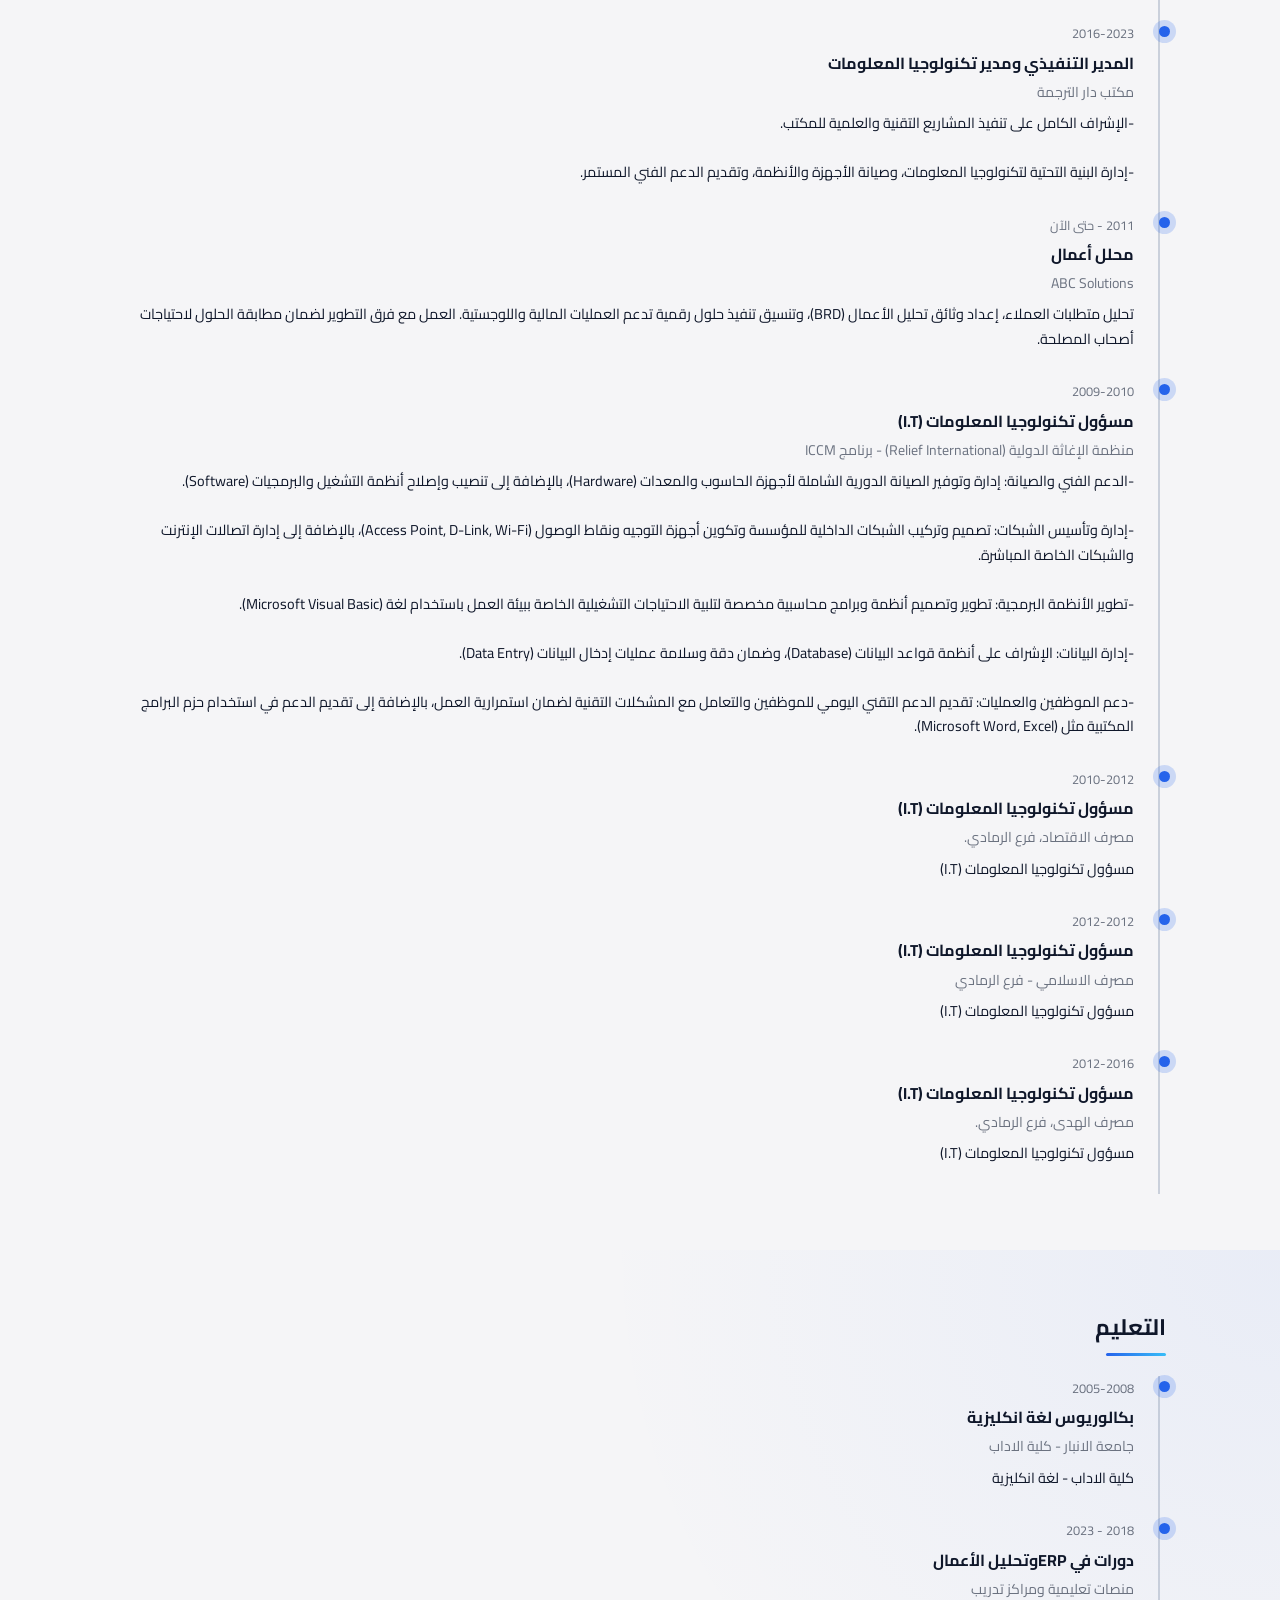
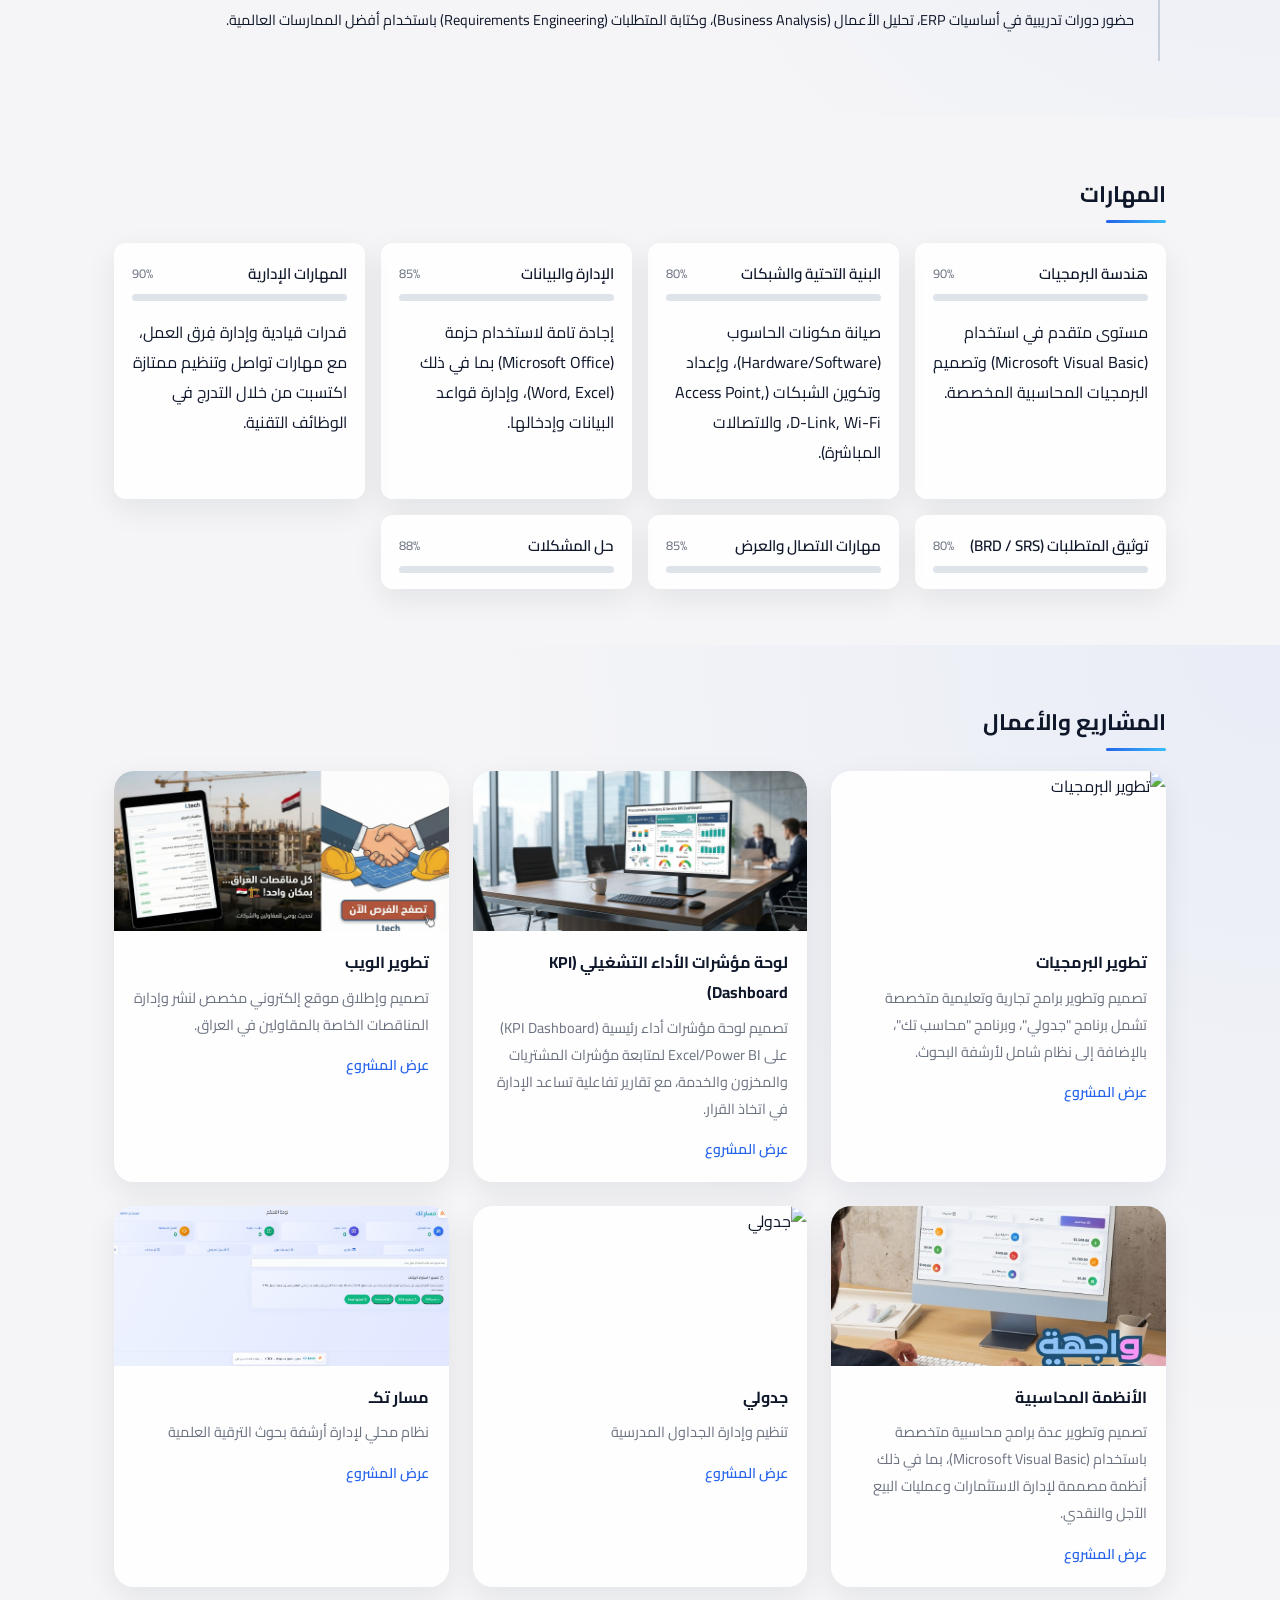
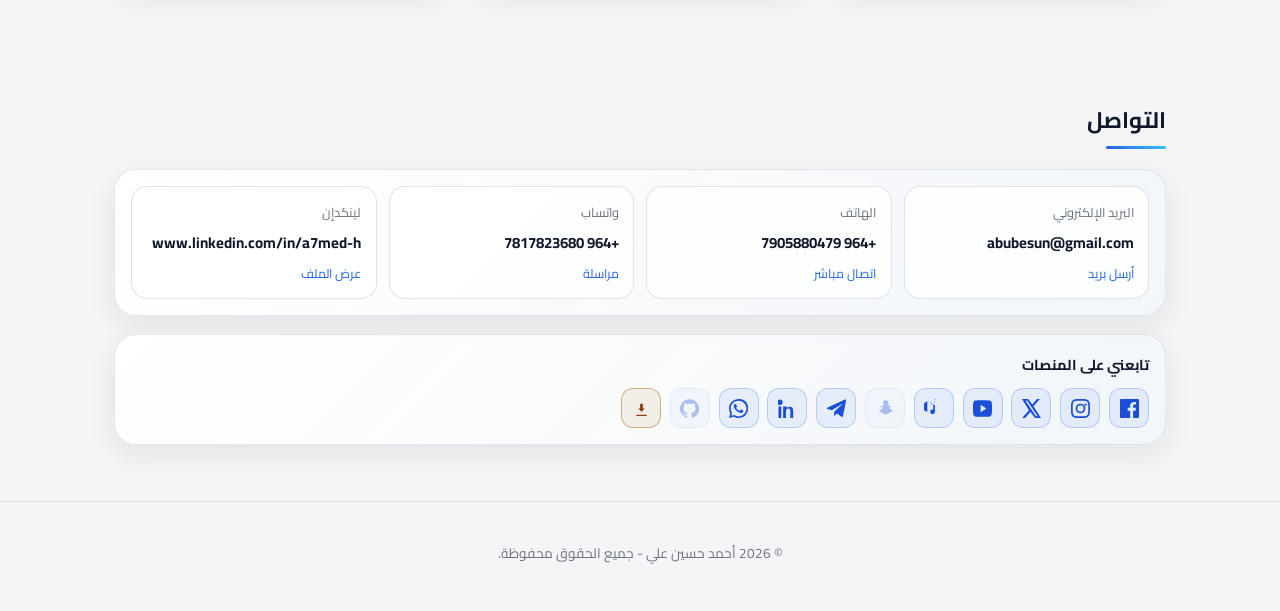
==== commit cb4ac93f: "18" ====
--- a/index.html
+++ b/index.html
@@ -100,7 +100,24 @@
         </footer>
     </div>
 
+    <!-- PDF export modal -->
+    <div id="pdfCodeModal" class="pdf-modal-overlay" hidden role="dialog" aria-modal="true" aria-labelledby="pdfModalTitle">
+        <div class="pdf-modal-box">
+            <h3 class="pdf-modal-title" id="pdfModalTitle">أدخل رمز التحميل</h3>
+            <input type="password" id="pdfCodeInput" class="pdf-code-input" placeholder="••••••" autocomplete="off" maxlength="30" />
+            <p id="pdfCodeError" class="pdf-code-error" hidden>الرمز غير صحيح، حاول مجدداً</p>
+            <div class="pdf-modal-actions">
+                <button id="pdfConfirmBtn" class="btn primary pdf-confirm-btn">تحميل PDF</button>
+                <button id="pdfCancelBtn" class="btn outline pdf-cancel-btn">إلغاء</button>
+            </div>
+        </div>
+    </div>
+
+    <!-- Hidden PDF rendering container -->
+    <div id="cvPdfContainer" aria-hidden="true" style="display:none;position:fixed;left:-9999px;top:0;width:210mm;background:#fff;z-index:-9999;"></div>
+
     <script src="assets/js/static-data.js"></script>
     <script src="assets/js/main.js"></script>
+    <script src="https://cdnjs.cloudflare.com/ajax/libs/html2pdf.js/0.10.1/html2pdf.bundle.min.js" crossorigin="anonymous"></script>
 </body>
 </html>
--- a/assets/css/style.css
+++ b/assets/css/style.css
@@ -741,6 +741,160 @@
   transform: translateY(0);
 }
 
+/* ─── Download CV Icon ──────────────────────────────────────────────── */
+
+.download-cv-icon {
+  width: 40px;
+  height: 40px;
+  border-radius: 12px;
+  border: 1.5px solid rgba(161, 98, 7, 0.45);
+  background: rgba(161, 98, 7, 0.08);
+  display: inline-flex;
+  align-items: center;
+  justify-content: center;
+  color: #92400e;
+  cursor: pointer;
+  transition: transform var(--transition-fast), background-color var(--transition-fast), border-color var(--transition-fast);
+  outline: none;
+  flex-shrink: 0;
+}
+
+body.dark-theme .download-cv-icon {
+  border-color: rgba(251, 191, 36, 0.45);
+  background: rgba(251, 191, 36, 0.1);
+  color: #fbbf24;
+}
+
+.download-cv-icon svg {
+  width: 19px;
+  height: 19px;
+  fill: currentColor;
+}
+
+.download-cv-icon:hover {
+  transform: translateY(-2px);
+  background: rgba(161, 98, 7, 0.16);
+  border-color: rgba(161, 98, 7, 0.65);
+}
+
+body.dark-theme .download-cv-icon:hover {
+  background: rgba(251, 191, 36, 0.2);
+}
+
+.download-cv-icon.loading {
+  pointer-events: none;
+  animation: pdf-loading-pulse 1s ease-in-out infinite;
+}
+
+@keyframes pdf-loading-pulse {
+  0%, 100% { opacity: 0.5; }
+  50% { opacity: 1; }
+}
+
+/* ─── PDF Code Modal ────────────────────────────────────────────────── */
+
+.pdf-modal-overlay {
+  position: fixed;
+  inset: 0;
+  background: rgba(0, 0, 0, 0.52);
+  backdrop-filter: blur(5px);
+  -webkit-backdrop-filter: blur(5px);
+  z-index: 9000;
+  display: flex;
+  align-items: center;
+  justify-content: center;
+  padding: 1rem;
+}
+
+.pdf-modal-overlay[hidden] {
+  display: none;
+}
+
+.pdf-modal-box {
+  background: #ffffff;
+  border-radius: 22px;
+  padding: 2rem 1.75rem;
+  width: 100%;
+  max-width: 370px;
+  box-shadow: 0 30px 70px rgba(0, 0, 0, 0.22);
+  display: flex;
+  flex-direction: column;
+  gap: 1.1rem;
+  direction: rtl;
+}
+
+body.dark-theme .pdf-modal-box {
+  background: #0f172a;
+  border: 1px solid rgba(59, 130, 246, 0.3);
+  box-shadow: 0 30px 70px rgba(0, 0, 0, 0.55);
+}
+
+.pdf-modal-title {
+  font-size: 1.1rem;
+  font-weight: 700;
+  color: var(--color-text-light, #1e293b);
+  margin: 0;
+}
+
+body.dark-theme .pdf-modal-title {
+  color: var(--color-text-dark, #e2e8f0);
+}
+
+.pdf-code-input {
+  border: 2px solid #e2e8f0;
+  border-radius: 12px;
+  padding: 0.75rem 1rem;
+  font-family: 'Cairo', sans-serif;
+  font-size: 1.1rem;
+  outline: none;
+  text-align: center;
+  letter-spacing: 0.25em;
+  transition: border-color 0.2s;
+  background: transparent;
+  color: inherit;
+  width: 100%;
+  box-sizing: border-box;
+}
+
+.pdf-code-input:focus {
+  border-color: #2563eb;
+}
+
+body.dark-theme .pdf-code-input {
+  background: #1e293b;
+  border-color: #334155;
+  color: #e2e8f0;
+}
+
+body.dark-theme .pdf-code-input:focus {
+  border-color: #60a5fa;
+}
+
+.pdf-code-error {
+  color: #ef4444;
+  font-size: 0.85rem;
+  text-align: center;
+  margin: 0;
+}
+
+.pdf-code-error[hidden] {
+  display: none;
+}
+
+.pdf-modal-actions {
+  display: flex;
+  gap: 0.75rem;
+  justify-content: center;
+}
+
+.pdf-confirm-btn {
+  min-width: 130px;
+}
+
+.pdf-cancel-btn {
+  min-width: 90px;
+}
+
 @media (max-width: 768px) {
   .hero {
     padding-top: 2.8rem;
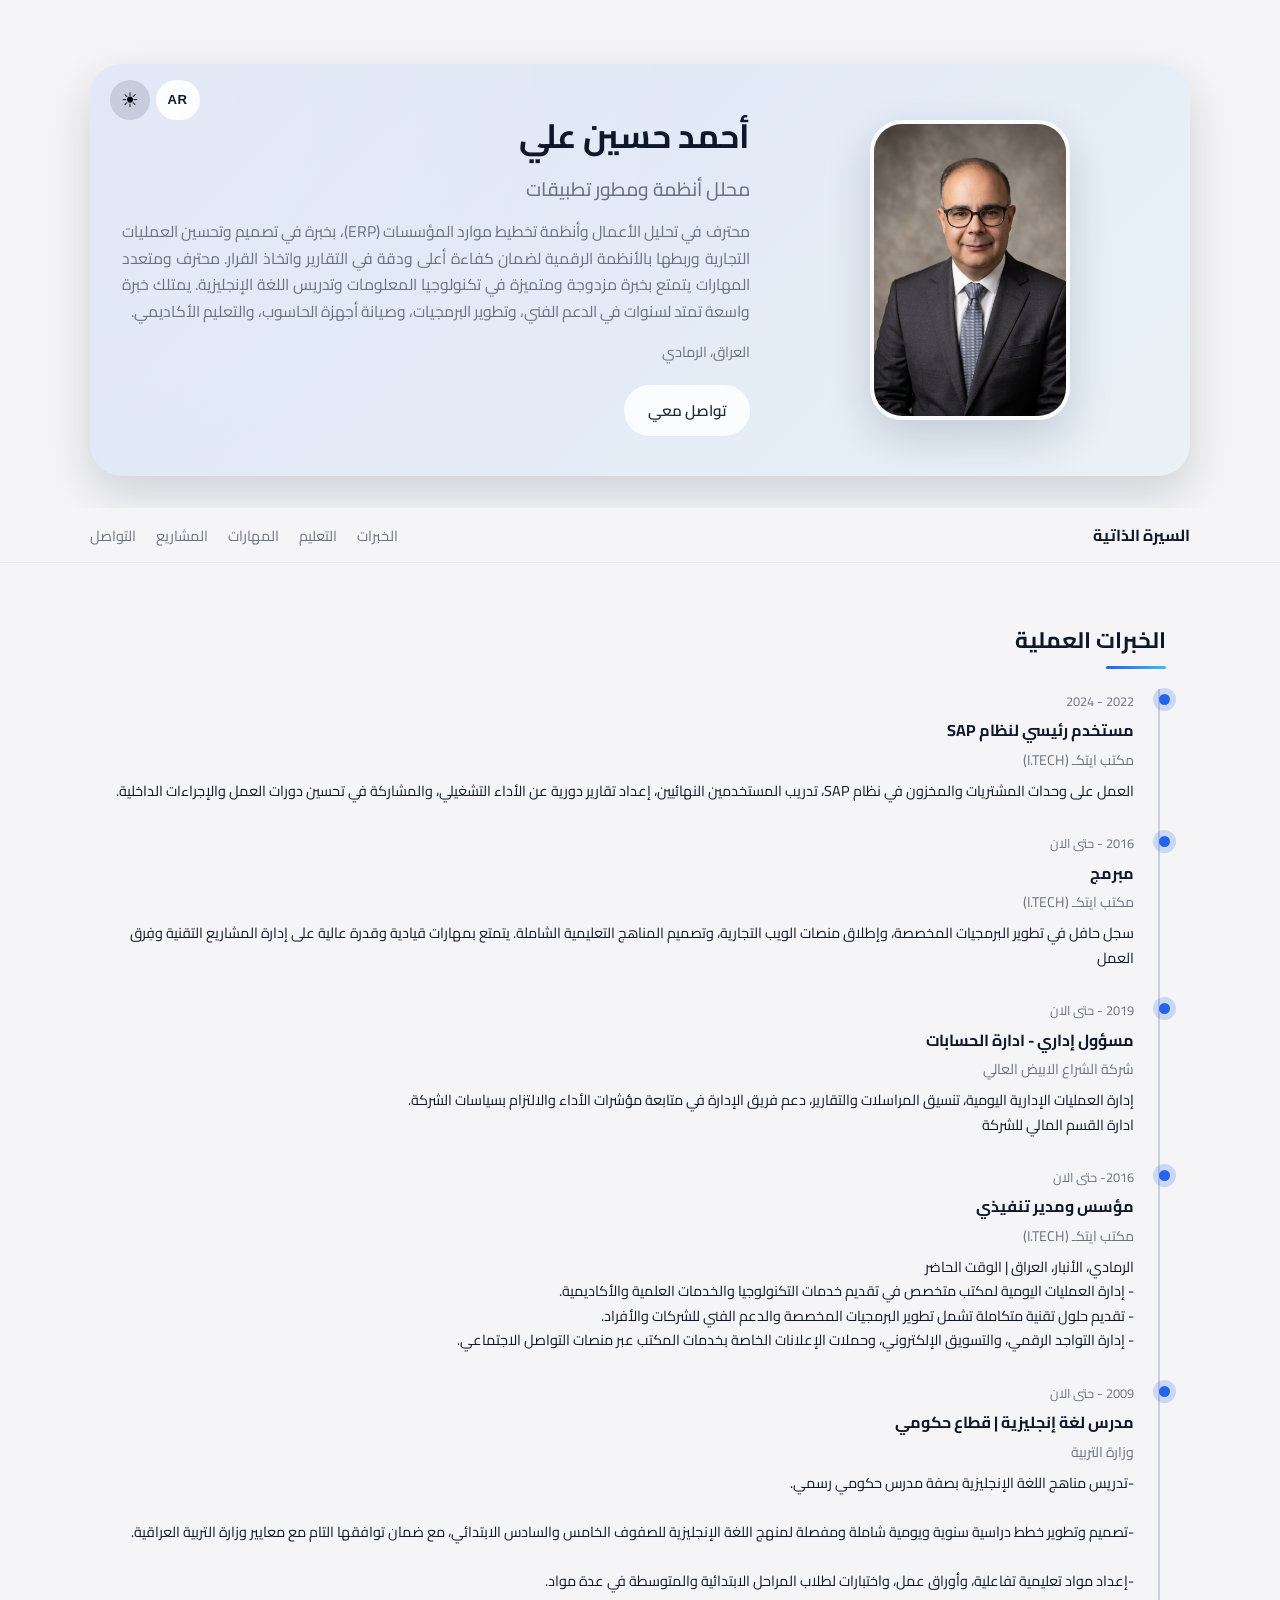
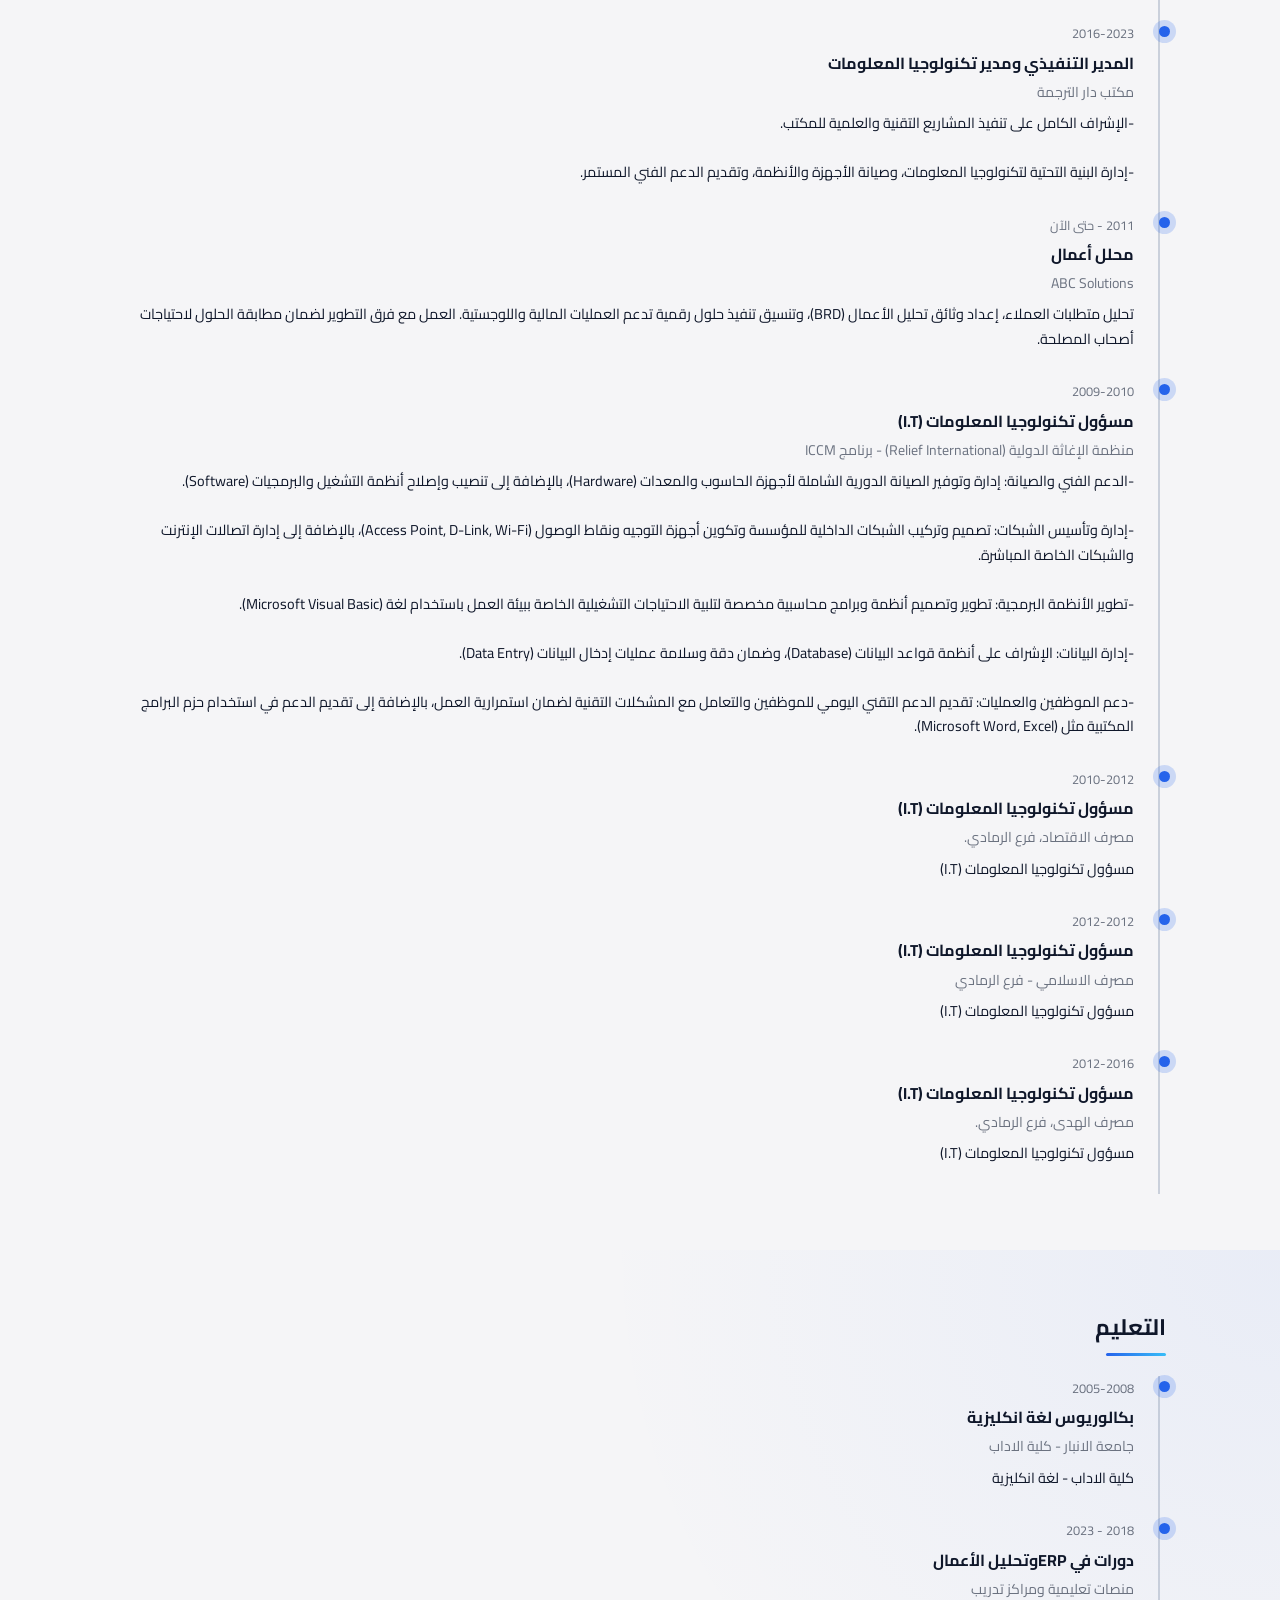
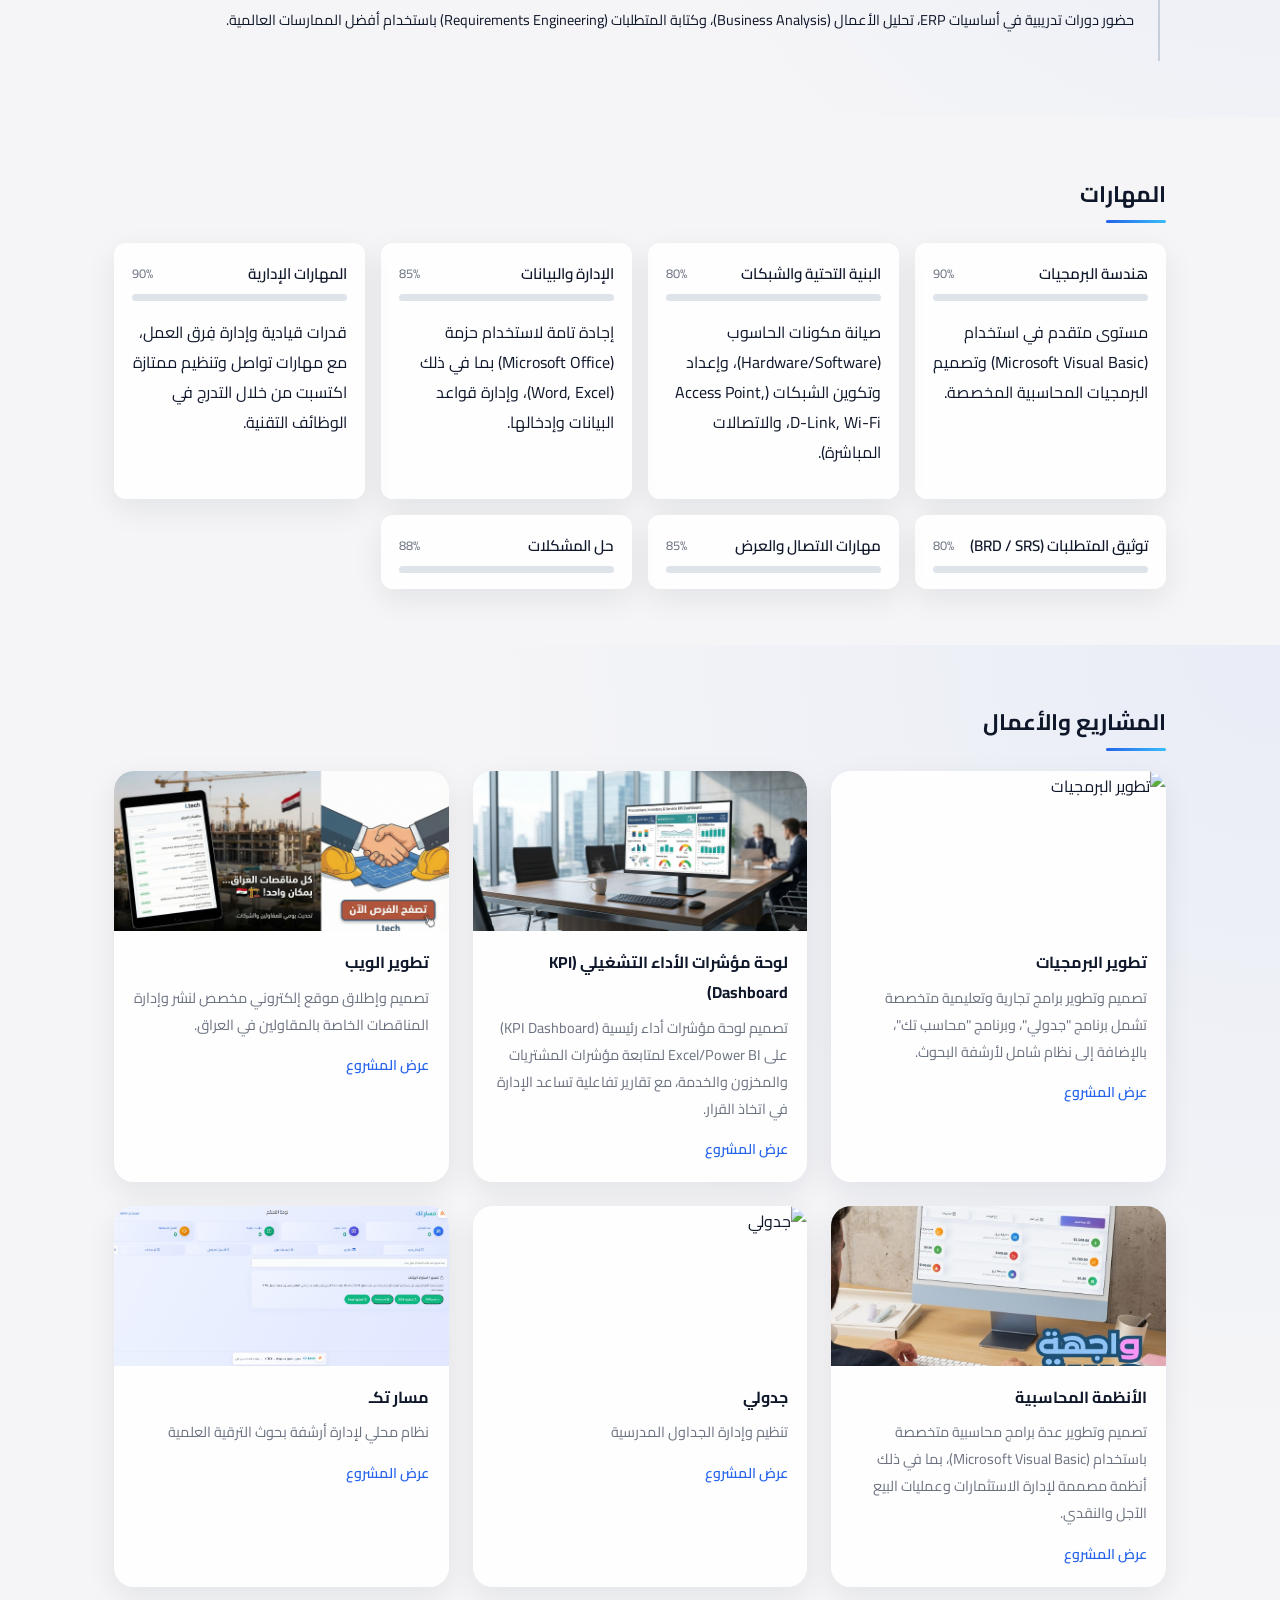
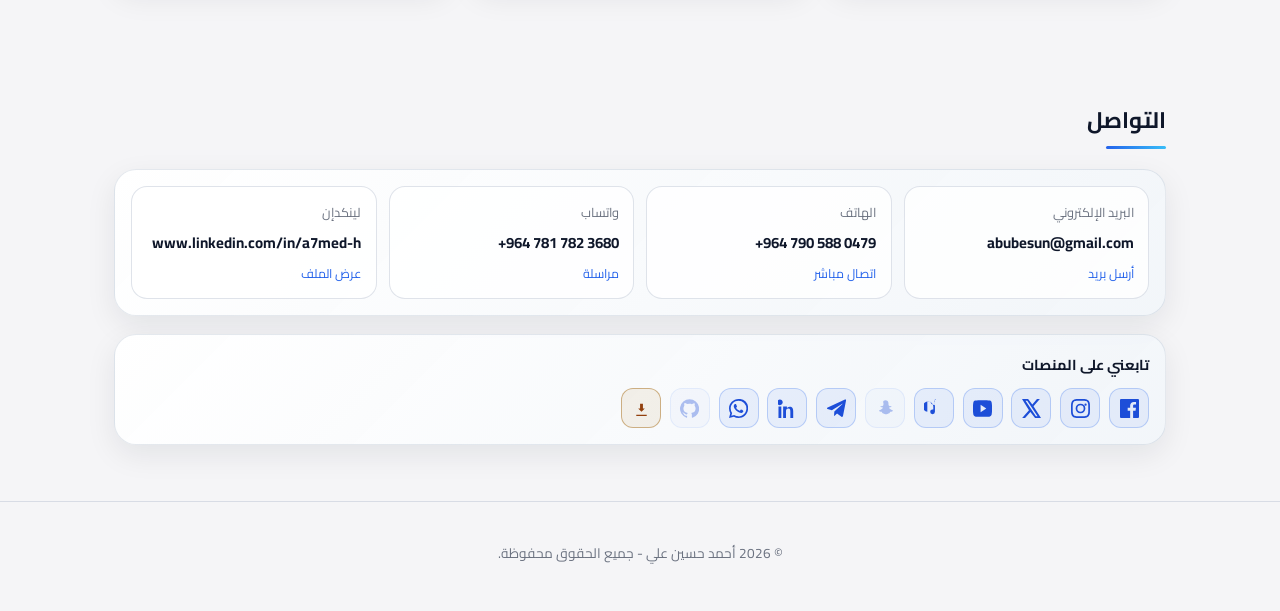
==== commit 129f21ef: "20" ====
--- a/index.html
+++ b/index.html
@@ -4,6 +4,7 @@
     <meta charset="UTF-8" />
     <meta name="viewport" content="width=device-width, initial-scale=1.0" />
     <title>الصفحة التعريفية  لـ(احمد حسين علي)  - Ahmed Hussien Ali</title>
+    <link rel="icon" type="image/svg+xml" href="assets/images/favicon.svg" />
     <link rel="stylesheet" href="assets/css/style.css" />
     <link rel="preconnect" href="https://fonts.googleapis.com">
     <link rel="preconnect" href="https://fonts.gstatic.com" crossorigin>
--- a/assets/css/style.css
+++ b/assets/css/style.css
@@ -646,6 +646,11 @@
   word-break: break-all;
 }
 
+.ltr-text {
+  direction: ltr;
+  unicode-bidi: bidi-override;
+}
+
 body.dark-theme .contact-value {
   color: var(--color-text-dark);
 }
